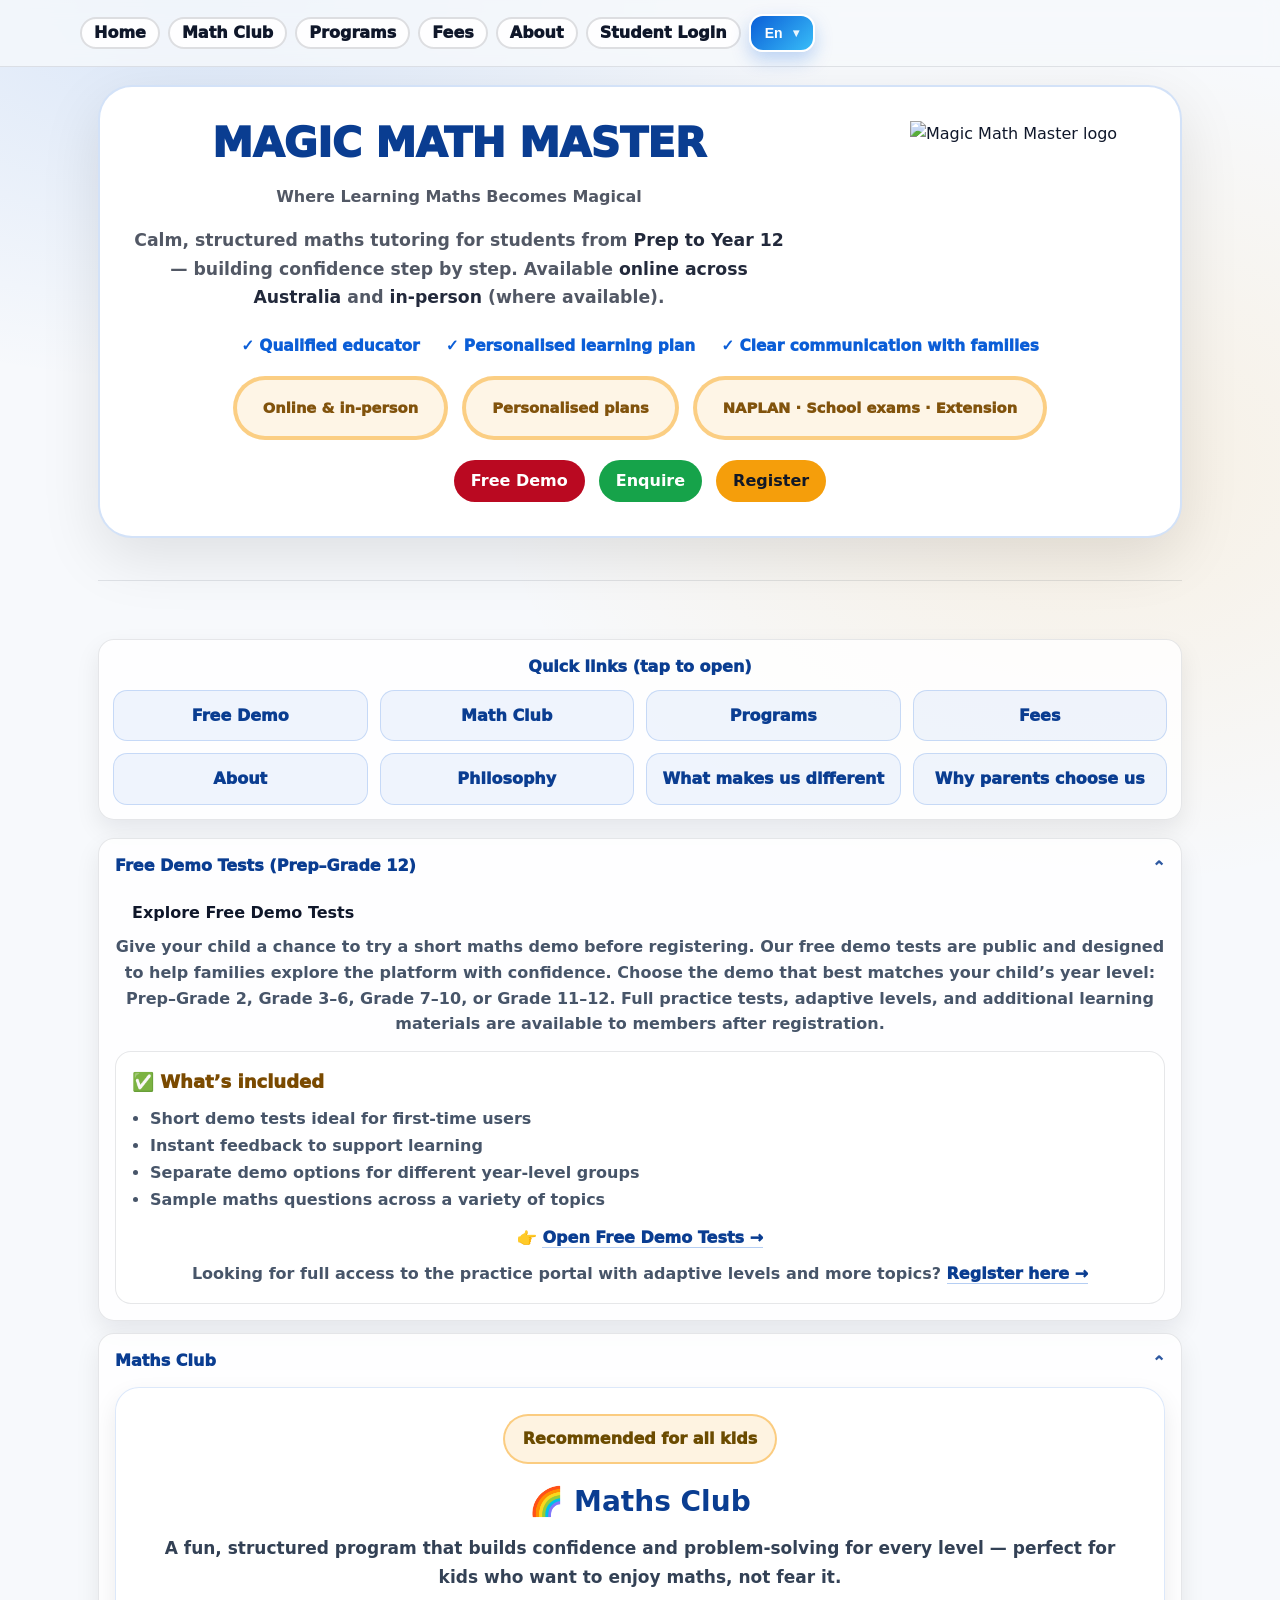
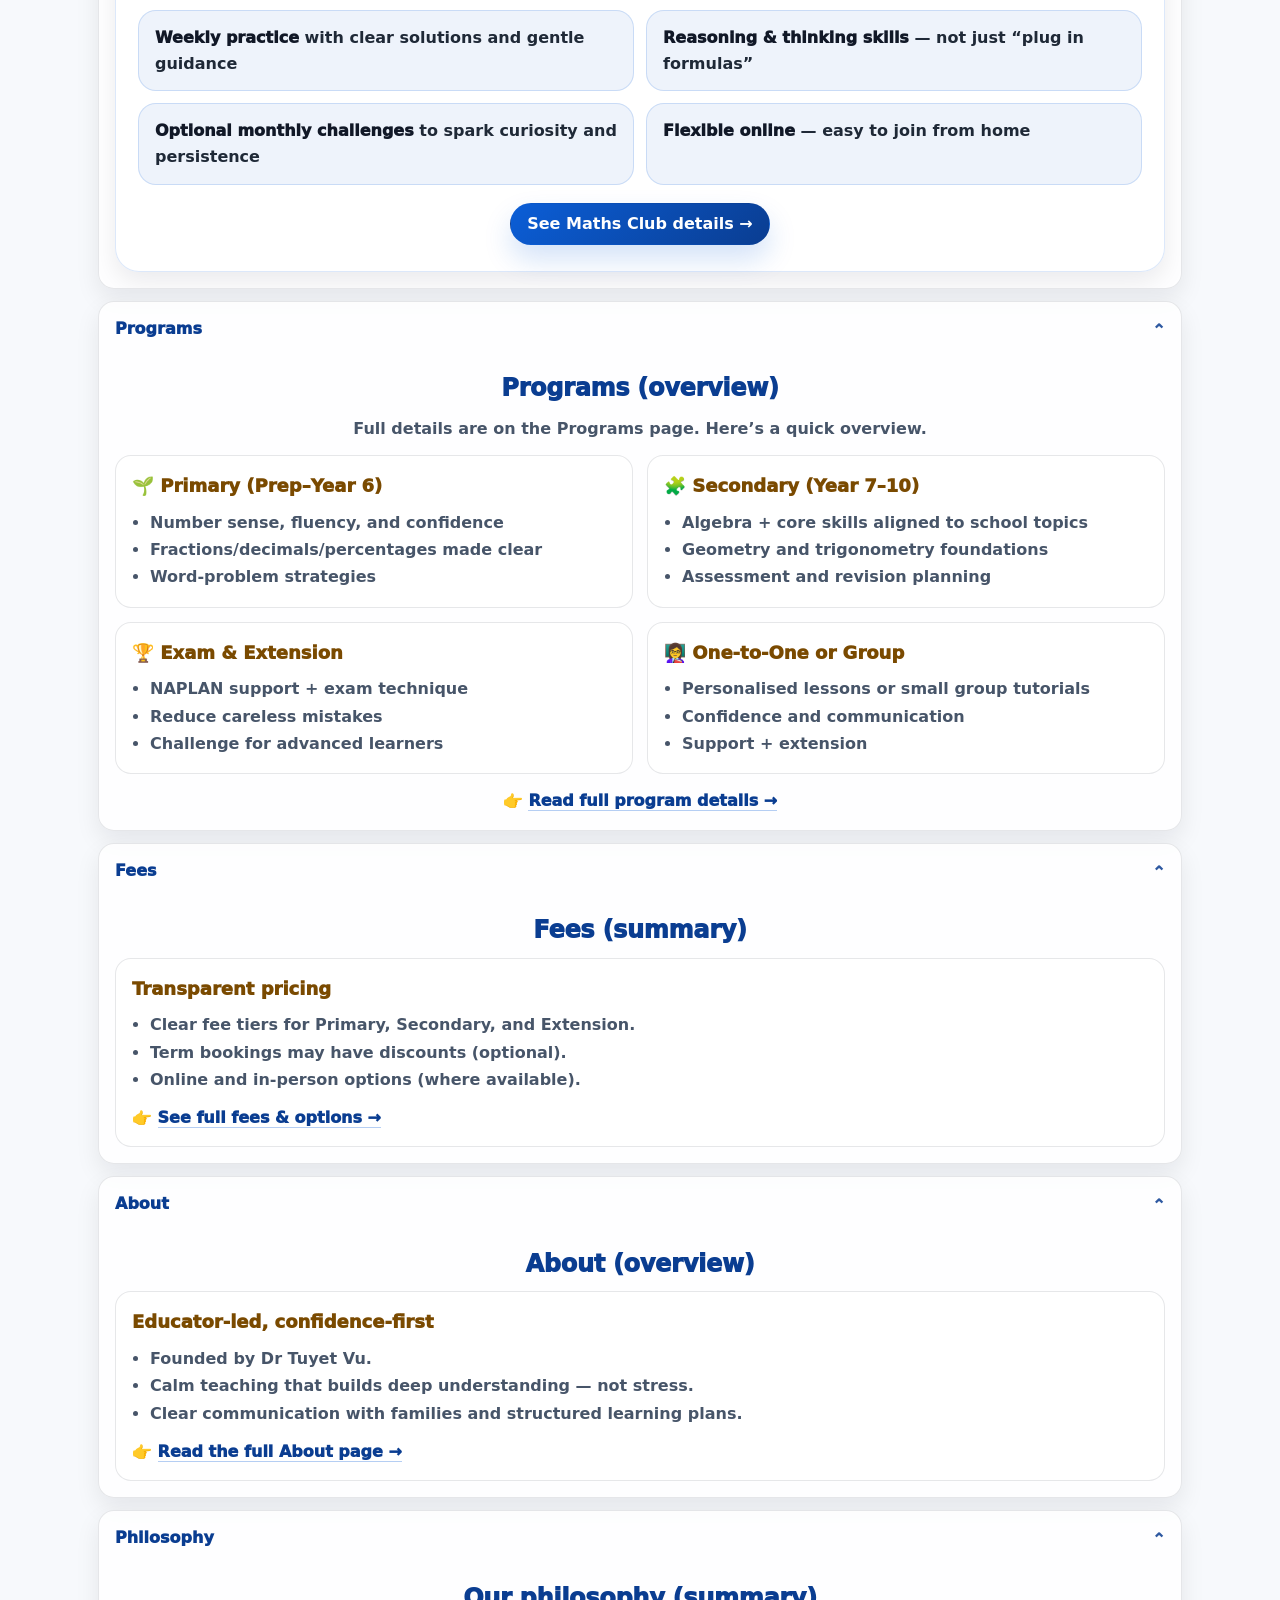
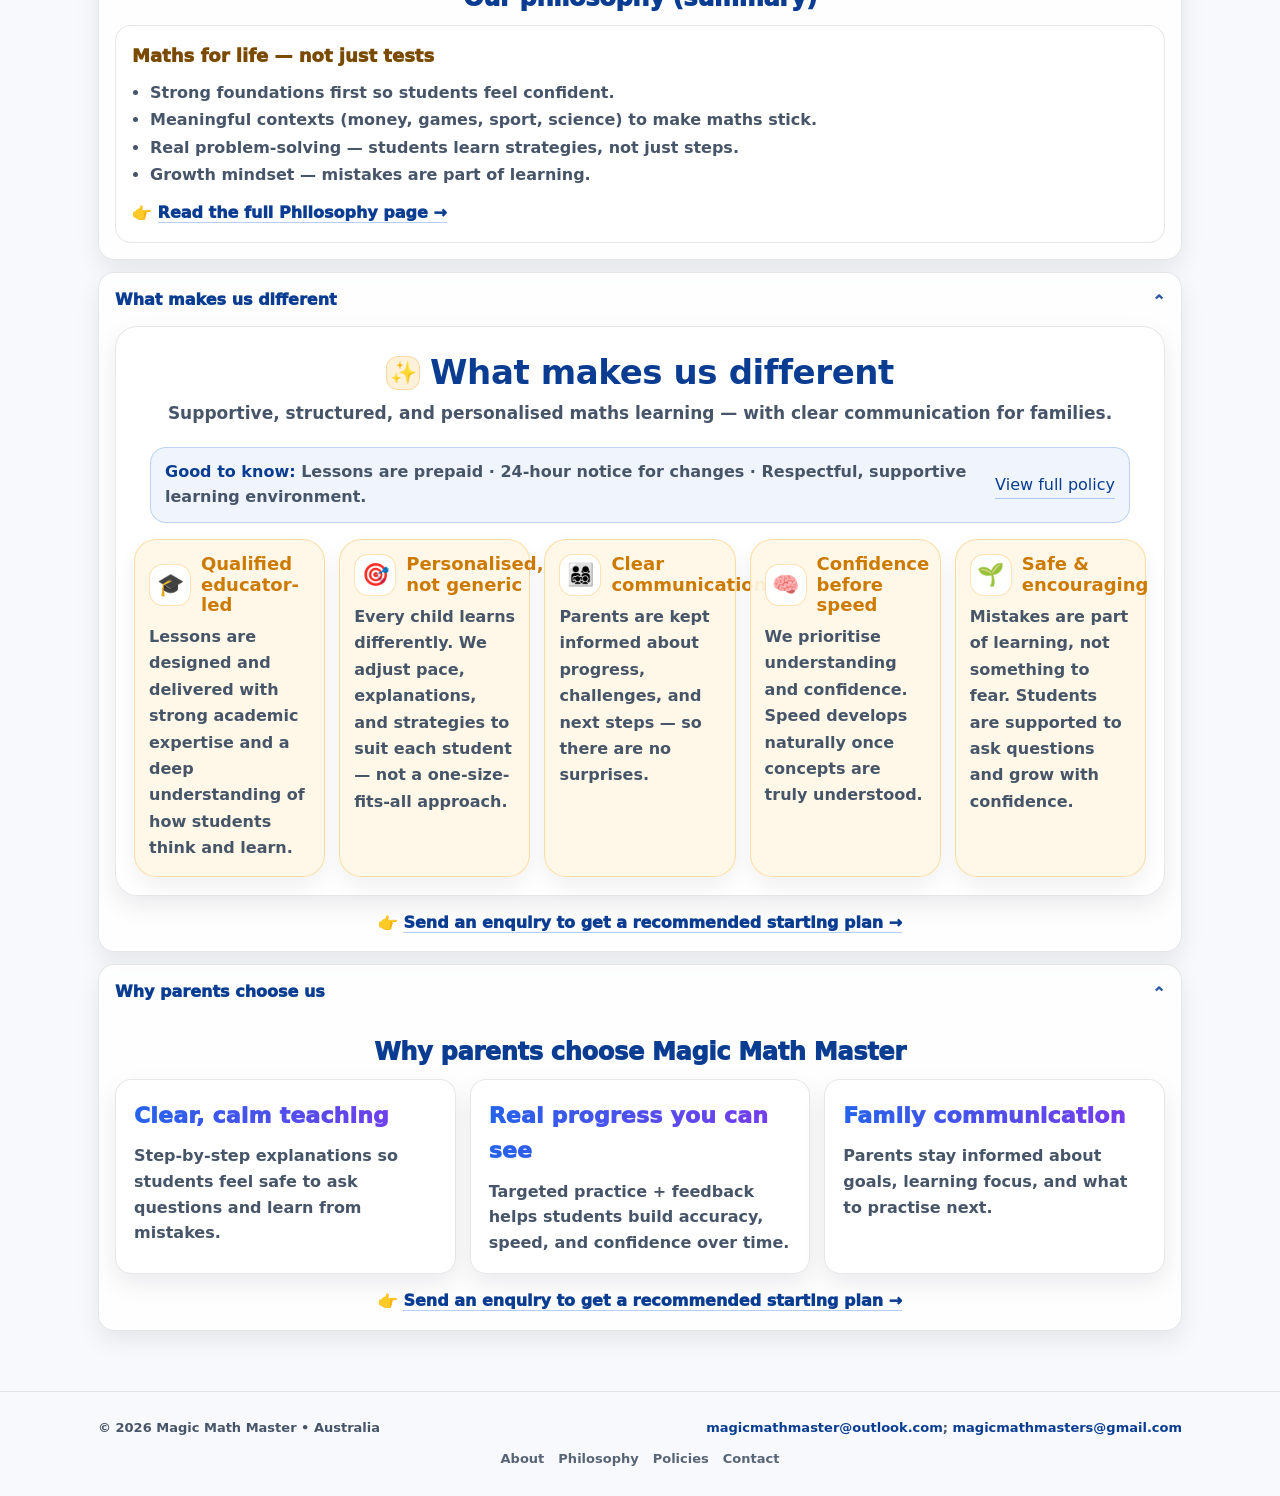
==== index.html @ 48316984 "Add files via upload" ====
<!DOCTYPE html>
<html lang="en">
<head>
  <meta charset="UTF-8" />
  <meta name="viewport" content="width=device-width, initial-scale=1.0" />

  <title>Magic Math Master | Premium Maths Tutoring in Australia</title>
  <meta name="description" content="Calm, structured maths tutoring for Prep to Year 12 in Australia. Build confidence step by step with personalised learning and clear family communication.">
  <link rel="canonical" href="https://www.magicmathmaster.com.au/">

  <meta property="og:title" content="Magic Math Master | Premium Maths Tutoring in Australia">
  <meta property="og:description" content="Calm, structured tutoring for Prep–Year 12. Personalised learning plans and confidence-first teaching.">
  <meta property="og:type" content="website">
  <meta property="og:url" content="https://www.magicmathmaster.com.au/">

  <link rel="stylesheet" href="style.css">
  <link rel="icon" type="image/png" sizes="32x32" href="/favicon.png">

  <style>
    .brand-title span{ display:none !important; }

    details.acc{
      background: rgba(255,255,255,.82);
      border: 1px solid var(--line);
      border-radius: var(--radius);
      box-shadow: var(--shadow2);
      margin: 0 0 12px;
      overflow:hidden;
      scroll-margin-top: 180px;
    }
    summary.acc-sum{
      list-style:none;
      cursor:pointer;
      padding: 14px 16px;
      font-weight: 1000;
      color: var(--brand2);
      display:flex;
      align-items:center;
      justify-content:space-between;
      gap: 10px;
      user-select:none;
    }
    summary.acc-sum::-webkit-details-marker{ display:none; }
    .caret{ font-weight: 1000; opacity:.85; transition: transform .12s ease; }
    details[open] summary .caret{ transform: rotate(180deg); }
    .acc-body{ padding: 0 16px 16px; }

    .h2-center{
      margin: 14px 0 8px;
      text-align:center;
      font-size: 24px;
      font-weight: 1000;
      letter-spacing: -0.3px;
      color: var(--brand2);
    }
    .sub-center{
      margin: 0 0 14px;
      text-align:center;
      color: var(--muted);
      font-weight: 650;
    }

    .two-grid{
      display:grid;
      grid-template-columns: repeat(2, minmax(0,1fr));
      gap: 14px;
    }
    @media (max-width: 900px){
      .two-grid{ grid-template-columns: 1fr; }
    }

    .mini-card{
      background: rgba(255,255,255,.86);
      border: 1px solid var(--line);
      border-radius: var(--radius);
      padding: 16px;
    }
    .mini-card h3{
      margin: 0 0 8px;
      color: #7a4a00;
      font-size: 18px;
      font-weight: 1000;
    }
    .mini-card ul{
      margin: 0;
      padding-left: 18px;
      color: var(--muted);
      font-weight: 650;
      line-height: 1.7;
    }

    .link-strong{
      color: var(--brand2);
      font-weight: 1000;
      text-decoration:none;
      border-bottom: 1px solid rgba(11,94,215,.30);
    }
    .link-strong:hover{ border-bottom-color: rgba(11,94,215,.60); }

    .diff-wrap{
      background: rgba(255,255,255,.72);
      border: 1px solid var(--line);
      border-radius: calc(var(--radius) + 6px);
      box-shadow: var(--shadow2);
      padding: 18px;
    }
    .diff-head{
      text-align:center;
      padding: 8px 6px 6px;
    }
    .diff-title{
      margin: 0 0 8px;
      font-size: 34px;
      font-weight: 1100;
      letter-spacing: -0.4px;
      color: var(--brand2);
      display:flex;
      align-items:center;
      justify-content:center;
      gap: 10px;
      line-height: 1.15;
    }
    .diff-title .spark{
      font-size: 22px;
      line-height: 1;
      display:inline-flex;
      align-items:center;
      justify-content:center;
      width: 34px;
      height: 34px;
      border-radius: 12px;
      background: rgba(245,158,11,.15);
      border: 1px solid rgba(245,158,11,.28);
    }
    .diff-sub{
      margin: 0;
      color: var(--muted);
      font-weight: 700;
      line-height: 1.6;
      font-size: 17px;
    }

    .diff-note{
      margin: 14px auto 16px;
      max-width: 980px;
      background: rgba(11,94,215,.06);
      border: 1px solid rgba(11,94,215,.22);
      border-radius: 16px;
      padding: 12px 14px;
      display:flex;
      align-items:center;
      justify-content:space-between;
      gap: 12px;
      flex-wrap: wrap;
    }
    .diff-note strong{
      color: var(--brand2);
      font-weight: 1100;
    }
    .diff-note .note-text{
      color: var(--muted);
      font-weight: 700;
      line-height: 1.55;
      flex: 1 1 520px;
      min-width: 240px;
    }
    .diff-note .note-link{
      white-space: nowrap;
      font-weight: 1100;
      text-decoration:none;
      color: var(--brand2);
      border-bottom: 1px solid rgba(11,94,215,.30);
    }
    .diff-note .note-link:hover{
      border-bottom-color: rgba(11,94,215,.60);
    }

    .diff-grid{
      display:grid;
      grid-template-columns: repeat(5, minmax(0, 1fr));
      gap: 14px;
    }
    @media (max-width: 1100px){
      .diff-grid{ grid-template-columns: repeat(3, minmax(0, 1fr)); }
    }
    @media (max-width: 760px){
      .diff-grid{ grid-template-columns: 1fr; }
      .diff-title{ font-size: 28px; }
    }

    .diff-card{
      background: rgba(255, 248, 231, .92);
      border: 1px solid rgba(245,158,11,.30);
      border-radius: calc(var(--radius) + 6px);
      padding: 14px;
      box-shadow: 0 10px 22px rgba(2, 6, 23, .06);
      min-height: 170px;
    }
    .diff-card .diff-top{
      display:flex;
      align-items:center;
      gap: 10px;
      margin-bottom: 8px;
    }
    .diff-ico{
      width: 42px;
      height: 42px;
      border-radius: 14px;
      background: rgba(255,255,255,.92);
      border: 1px solid rgba(245,158,11,.30);
      display:flex;
      align-items:center;
      justify-content:center;
      font-size: 22px;
      flex: 0 0 42px;
    }
    .diff-card h3{
      margin: 0;
      color: #cc7a00;
      font-size: 18px;
      font-weight: 1100;
      line-height: 1.15;
    }
    .diff-card p{
      margin: 0;
      color: var(--muted);
      font-weight: 700;
      line-height: 1.65;
    }

    .club-summary-wrap{
      background: rgba(255,255,255,.82);
      border: 1px solid rgba(11,94,215,.14);
      border-radius: 24px;
      padding: 26px 22px;
      box-shadow: var(--shadow2);
    }
    .club-badge{
      display: table;
      margin: 0 auto 16px;
      padding: 10px 18px;
      border-radius: 999px;
      background: rgba(245,158,11,.12);
      border: 2px solid rgba(245,158,11,.45);
      color: #6b4b00;
      font-weight: 1000;
      font-size: 16px;
    }
    .club-summary-title{
      margin: 0 0 10px;
      text-align: center;
      color: var(--brand2);
      font-size: 28px;
      font-weight: 1100;
    }
    .club-summary-desc{
      margin: 0 auto 18px;
      max-width: 980px;
      text-align: center;
      color: #334155;
      font-weight: 650;
      font-size: 17px;
      line-height: 1.7;
    }
    .club-summary-grid{
      display: grid;
      grid-template-columns: repeat(2, minmax(0,1fr));
      gap: 12px;
      max-width: 1250px;
      margin: 0 auto;
    }
    .club-summary-pill{
      background: #eef3fb;
      border: 1px solid rgba(11,94,215,.16);
      border-radius: 18px;
      padding: 14px 16px;
      color: #1f2937;
      font-size: 16px;
      line-height: 1.6;
      font-weight: 650;
    }
    .club-summary-pill strong{
      font-weight: 1000;
      color: #111827;
    }
    .club-summary-cta{
      margin: 18px 0 0;
      text-align: center;
    }

    .footer-links{
      display:flex;
      gap:14px;
      flex-wrap:wrap;
      justify-content:center;
      margin-top:10px;
      font-weight:700;
    }
    .footer-links a{
      text-decoration:none;
      color:inherit;
      opacity:.9;
    }
    .footer-links a:hover{
      opacity:1;
      text-decoration:underline;
    }

    @media (max-width: 900px){
      .club-summary-grid{ grid-template-columns: 1fr; }
      .club-summary-title{ font-size: 24px; }
      .club-summary-desc{ font-size: 16px; }
    }
  </style>
</head>

<body>
  <div class="topbar">
    <div class="container topbar-inner">
      <!--<a class="brand" href="index.html" aria-label="Magic Math Master home">
        <img class="brand-logo" src="assets/logo.png" alt="Magic Math Master logo">
        <div class="brand-title">
         <b>Magic Math Master</b>
          <span>Premium tutoring • Australia</span>
        </div>
      </a>-->

      <div class="nav" aria-label="Primary navigation">
        <a data-nav href="index.html">Home</a>
        <a data-nav href="mathclub.html">Math Club</a>
        <a data-nav href="programs.html">Programs</a>
        <a data-nav href="pricing.html">Fees</a>
        <a data-nav href="about.html">About</a>

        <a href="https://practice.magicmathmaster.com.au">Student Login</a>

        <div class="lang-menu">
          <button class="lang-btn" id="langBtn" type="button" aria-haspopup="true" aria-expanded="false">
            <span class="lang-btn-text" id="currentLangText">En</span>
            <span class="lang-btn-caret">▾</span>
          </button>

          <div class="lang-dropdown" id="langDropdown" hidden>
            <button class="lang-option" type="button" data-lang="en" data-label="En">
              <svg class="lang-flag-svg-rect" viewBox="0 0 60 40" aria-hidden="true">
                <rect width="60" height="40" fill="#012169"/>
                <polygon points="0,0 7,0 60,33 60,40 53,40 0,7" fill="#fff"/>
                <polygon points="60,0 53,0 0,33 0,40 7,40 60,7" fill="#fff"/>
                <polygon points="0,0 3.5,0 60,35 60,40 56.5,40 0,5" fill="#C8102E"/>
                <polygon points="60,0 56.5,0 0,35 0,40 3.5,40 60,5" fill="#C8102E"/>
                <rect x="24" width="12" height="40" fill="#fff"/>
                <rect y="14" width="60" height="12" fill="#fff"/>
                <rect x="26" width="8" height="40" fill="#C8102E"/>
                <rect y="16" width="60" height="8" fill="#C8102E"/>
              </svg>
              <span class="lang-label">En</span>
            </button>

            <button class="lang-option" type="button" data-lang="vi" data-label="Vn">
              <svg class="lang-flag-svg-rect" viewBox="0 0 60 40" aria-hidden="true">
                <rect width="60" height="40" fill="#DA251D"/>
                <polygon fill="#FFDE00" points="30,8 33.5,18.5 44.5,18.5 35.5,24.8 39,35 30,28.7 21,35 24.5,24.8 15.5,18.5 26.5,18.5"/>
              </svg>
              <span class="lang-label">Vn</span>
            </button>

            <button class="lang-option" type="button" data-lang="zh" data-label="Zh">
              <svg class="lang-flag-svg-rect" viewBox="0 0 60 40" aria-hidden="true">
                <rect width="60" height="40" fill="#DE2910"/>
                <polygon fill="#FFDE00" points="12,6 13.8,11.3 19.4,11.3 14.9,14.6 16.6,20 12,16.7 7.4,20 9.1,14.6 4.6,11.3 10.2,11.3"/>
                <polygon fill="#FFDE00" points="24,4 24.7,6.1 27,6.1 25.1,7.4 25.8,9.6 24,8.2 22.2,9.6 22.9,7.4 21,6.1 23.3,6.1"/>
                <polygon fill="#FFDE00" points="29,9 29.7,11.1 32,11.1 30.1,12.4 30.8,14.6 29,13.2 27.2,14.6 27.9,12.4 26,11.1 28.3,11.1"/>
                <polygon fill="#FFDE00" points="29,17 29.7,19.1 32,19.1 30.1,20.4 30.8,22.6 29,21.2 27.2,22.6 27.9,20.4 26,19.1 28.3,19.1"/>
                <polygon fill="#FFDE00" points="24,22 24.7,24.1 27,24.1 25.1,25.4 25.8,27.6 24,26.2 22.2,27.6 22.9,25.4 21,24.1 23.3,24.1"/>
              </svg>
              <span class="lang-label">Zh</span>
            </button>

            <button class="lang-option" type="button" data-lang="hi" data-label="Hi">
              <svg class="lang-flag-svg-rect" viewBox="0 0 60 40" aria-hidden="true">
                <rect width="60" height="13.333" y="0" fill="#FF9933"/>
                <rect width="60" height="13.333" y="13.333" fill="#FFFFFF"/>
                <rect width="60" height="13.334" y="26.666" fill="#138808"/>
                <circle cx="30" cy="20" r="4.2" fill="none" stroke="#000080" stroke-width="1"/>
                <circle cx="30" cy="20" r="0.6" fill="#000080"/>
              </svg>
              <span class="lang-label">Hi</span>
            </button>

            <button class="lang-option" type="button" data-lang="es" data-label="Es">
              <svg class="lang-flag-svg-rect" viewBox="0 0 60 40" aria-hidden="true">
                <rect width="60" height="40" fill="#AA151B"/>
                <rect y="10" width="60" height="20" fill="#F1BF00"/>
              </svg>
              <span class="lang-label">Es</span>
            </button>
          </div>
        </div>
      </div>
    </div>
  </div>

  <section class="hero">
    <div class="container">
      <div class="hero-snap">
        <div class="hero-snap-grid hero-snap-grid-split">
          <div class="hero-snap-copy">
            <h1 class="hero-snap-title">MAGIC MATH MASTER</h1>
            <div class="hero-snap-tagline">Where Learning Maths Becomes Magical</div>

            <p class="hero-snap-desc hero-snap-desc-left">
              Calm, structured maths tutoring for students from <b>Prep to Year 12</b> — building confidence step by step.
              Available <b>online across Australia</b> and <b>in-person</b> (where available).
            </p>
          </div>

          <div class="hero-snap-logoBox" aria-label="Magic Math Master logo">
            <img src="assets/logo.png" alt="Magic Math Master logo" loading="lazy">
          </div>
        </div>

        <div class="hero-snap-full">
          <div class="hero-snap-checks">
            <span>✓ Qualified educator</span>
            <span>✓ Personalised learning plan</span>
            <span>✓ Clear communication with families</span>
          </div>

          <div class="hero-snap-pills">
            <span class="hero-snap-pill">Online &amp; in-person</span>
            <span class="hero-snap-pill">Personalised plans</span>
            <span class="hero-snap-pill">NAPLAN · School exams · Extension</span>
          </div>

          <div class="hero-snap-cta">
            <a class="btn btn-red" href="#sec_freedemo">Free Demo</a>
            <a class="btn btn-success" href="enquiry.html">Enquire</a>
            <a class="btn btn-amber" href="register.html">Register</a>
          </div>
        </div>
      </div>
    </div>
  </section>

  <main>
    <div class="container"><div class="sep"></div></div>

    <section class="section">
      <div class="container">

        <div class="quicklinks">
          <h2>Quick links (tap to open)</h2>
          <div class="ql-grid">
            <a class="ql-btn" data-open="sec_freedemo">Free Demo</a>
            <a class="ql-btn" data-open="sec_mathclub">Math Club</a>
            <a class="ql-btn" data-open="sec_programs">Programs</a>
            <a class="ql-btn" data-open="sec_pricing">Fees</a>
            <a class="ql-btn" data-open="sec_about">About</a>
            <a class="ql-btn" data-open="sec_philosophy">Philosophy</a>
            <a class="ql-btn" data-open="sec_diff">What makes us different</a>
            <a class="ql-btn" data-open="sec_why">Why parents choose us</a>
          </div>
        </div>

        <details class="acc" id="sec_freedemo" open>
          <summary class="acc-sum">Free Demo Tests (Prep–Grade 12) <span class="caret">⌄</span></summary>
          <div class="acc-body">
            <a class="btn" href="demo/index.html" target="_blank" rel="noopener">
              Explore Free Demo Tests
            </a>

            <p class="sub-center">
              Give your child a chance to try a short maths demo before registering.
              Our free demo tests are public and designed to help families explore the platform with confidence.
              Choose the demo that best matches your child’s year level: Prep–Grade 2, Grade 3–6, Grade 7–10, or Grade 11–12.
              Full practice tests, adaptive levels, and additional learning materials are available to members after registration.
            </p>

            <div class="mini-card">
              <h3>✅ What’s included</h3>
              <ul>
                <li>Short demo tests ideal for first-time users</li>
                <li>Instant feedback to support learning</li>
                <li>Separate demo options for different year-level groups</li>
                <li>Sample maths questions across a variety of topics</li>
              </ul>

              <p style="margin:12px 0 0; font-weight:1000; text-align:center;">
                👉 <a class="link-strong" href="demo/">Open Free Demo Tests →</a>
              </p>

              <p style="margin:10px 0 0; color: var(--muted); font-weight: 700; text-align:center;">
                Looking for full access to the practice portal with adaptive levels and more topics?
                <a class="link-strong" href="register.html">Register here →</a>
              </p>
            </div>
          </div>
        </details>

        <details class="acc" id="sec_mathclub" open>
          <summary class="acc-sum">Maths Club <span class="caret">⌄</span></summary>
          <div class="acc-body">
            <div class="club-summary-wrap">
              <div class="club-badge">Recommended for all kids</div>

              <h2 class="club-summary-title">🌈 Maths Club</h2>

              <p class="club-summary-desc">
                A fun, structured program that builds confidence and problem-solving for every level —
                perfect for kids who want to enjoy maths, not fear it.
              </p>

              <div class="club-summary-grid">
                <div class="club-summary-pill">
                  <strong>Weekly practice</strong> with clear solutions and gentle guidance
                </div>
                <div class="club-summary-pill">
                  <strong>Reasoning &amp; thinking skills</strong> — not just “plug in formulas”
                </div>
                <div class="club-summary-pill">
                  <strong>Optional monthly challenges</strong> to spark curiosity and persistence
                </div>
                <div class="club-summary-pill">
                  <strong>Flexible online</strong> — easy to join from home
                </div>
              </div>

              <p class="club-summary-cta">
                <a class="btn btn-primary" href="mathclub.html">See Maths Club details →</a>
              </p>
            </div>
          </div>
        </details>

        <details class="acc" id="sec_programs" open>
          <summary class="acc-sum">Programs <span class="caret">⌄</span></summary>
          <div class="acc-body">
            <div class="h2-center">Programs (overview)</div>
            <p class="sub-center">Full details are on the Programs page. Here’s a quick overview.</p>

            <div class="two-grid">
              <div class="mini-card">
                <h3>🌱 Primary (Prep–Year 6)</h3>
                <ul>
                  <li>Number sense, fluency, and confidence</li>
                  <li>Fractions/decimals/percentages made clear</li>
                  <li>Word-problem strategies</li>
                </ul>
              </div>

              <div class="mini-card">
                <h3>🧩 Secondary (Year 7–10)</h3>
                <ul>
                  <li>Algebra + core skills aligned to school topics</li>
                  <li>Geometry and trigonometry foundations</li>
                  <li>Assessment and revision planning</li>
                </ul>
              </div>

              <div class="mini-card">
                <h3>🏆 Exam &amp; Extension</h3>
                <ul>
                  <li>NAPLAN support + exam technique</li>
                  <li>Reduce careless mistakes</li>
                  <li>Challenge for advanced learners</li>
                </ul>
              </div>

              <div class="mini-card">
                <h3>👩‍🏫 One-to-One or Group</h3>
                <ul>
                  <li>Personalised lessons or small group tutorials</li>
                  <li>Confidence and communication</li>
                  <li>Support + extension</li>
                </ul>
              </div>
            </div>

            <p style="text-align:center; margin:14px 0 0; font-weight:1000;">
              👉 <a class="link-strong" href="programs.html">Read full program details →</a>
            </p>
          </div>
        </details>

        <details class="acc" id="sec_pricing" open>
          <summary class="acc-sum">Fees <span class="caret">⌄</span></summary>
          <div class="acc-body">
            <div class="h2-center">Fees (summary)</div>
            <div class="mini-card">
              <h3>Transparent pricing</h3>
              <ul>
                <li>Clear fee tiers for Primary, Secondary, and Extension.</li>
                <li>Term bookings may have discounts (optional).</li>
                <li>Online and in-person options (where available).</li>
              </ul>
              <p style="margin:12px 0 0; font-weight:1000;">
                👉 <a class="link-strong" href="pricing.html">See full fees &amp; options →</a>
              </p>
            </div>
          </div>
        </details>

        <details class="acc" id="sec_about" open>
          <summary class="acc-sum">About <span class="caret">⌄</span></summary>
          <div class="acc-body">
            <div class="h2-center">About (overview)</div>
            <div class="mini-card">
              <h3>Educator-led, confidence-first</h3>
              <ul>
                <li>Founded by <b>Dr Tuyet Vu</b>.</li>
                <li>Calm teaching that builds deep understanding — not stress.</li>
                <li>Clear communication with families and structured learning plans.</li>
              </ul>
              <p style="margin:12px 0 0; font-weight:1000;">
                👉 <a class="link-strong" href="about.html">Read the full About page →</a>
              </p>
            </div>
          </div>
        </details>

        <details class="acc" id="sec_philosophy" open>
          <summary class="acc-sum">Philosophy <span class="caret">⌄</span></summary>
          <div class="acc-body">
            <div class="h2-center">Our philosophy (summary)</div>
            <div class="mini-card">
              <h3>Maths for life — not just tests</h3>
              <ul>
                <li><b>Strong foundations first</b> so students feel confident.</li>
                <li><b>Meaningful contexts</b> (money, games, sport, science) to make maths stick.</li>
                <li><b>Real problem-solving</b> — students learn strategies, not just steps.</li>
                <li><b>Growth mindset</b> — mistakes are part of learning.</li>
              </ul>
              <p style="margin:12px 0 0; font-weight:1000;">
                👉 <a class="link-strong" href="philosophy.html">Read the full Philosophy page →</a>
              </p>
            </div>
          </div>
        </details>

        <details class="acc" id="sec_diff" open>
          <summary class="acc-sum">What makes us different <span class="caret">⌄</span></summary>
          <div class="acc-body">

            <div class="diff-wrap">
              <div class="diff-head">
                <h2 class="diff-title"><span class="spark">✨</span> What makes us different</h2>
                <p class="diff-sub">Supportive, structured, and personalised maths learning — with clear communication for families.</p>
              </div>

              <div class="diff-note" role="note" aria-label="Good to know">
                <div class="note-text">
                  <strong>Good to know:</strong>
                  Lessons are prepaid · 24-hour notice for changes · Respectful, supportive learning environment.
                </div>
                <a class="note-link" href="policies.html">View full policy</a>
              </div>

              <div class="diff-grid">
                <div class="diff-card">
                  <div class="diff-top">
                    <div class="diff-ico" aria-hidden="true">🎓</div>
                    <h3>Qualified educator-led</h3>
                  </div>
                  <p>Lessons are designed and delivered with strong academic expertise and a deep understanding of how students think and learn.</p>
                </div>

                <div class="diff-card">
                  <div class="diff-top">
                    <div class="diff-ico" aria-hidden="true">🎯</div>
                    <h3>Personalised, not generic</h3>
                  </div>
                  <p>Every child learns differently. We adjust pace, explanations, and strategies to suit each student — not a one-size-fits-all approach.</p>
                </div>

                <div class="diff-card">
                  <div class="diff-top">
                    <div class="diff-ico" aria-hidden="true">👨‍👩‍👧‍👦</div>
                    <h3>Clear communication</h3>
                  </div>
                  <p>Parents are kept informed about progress, challenges, and next steps — so there are no surprises.</p>
                </div>

                <div class="diff-card">
                  <div class="diff-top">
                    <div class="diff-ico" aria-hidden="true">🧠</div>
                    <h3>Confidence before speed</h3>
                  </div>
                  <p>We prioritise understanding and confidence. Speed develops naturally once concepts are truly understood.</p>
                </div>

                <div class="diff-card">
                  <div class="diff-top">
                    <div class="diff-ico" aria-hidden="true">🌱</div>
                    <h3>Safe &amp; encouraging</h3>
                  </div>
                  <p>Mistakes are part of learning, not something to fear. Students are supported to ask questions and grow with confidence.</p>
                </div>
              </div>
            </div>

            <p style="text-align:center; margin:14px 0 0; font-weight:1000;">
              👉 <a class="link-strong" href="enquiry.html">Send an enquiry to get a recommended starting plan →</a>
            </p>

          </div>
        </details>

        <details class="acc" id="sec_why" open>
          <summary class="acc-sum">Why parents choose us <span class="caret">⌄</span></summary>
          <div class="acc-body">
            <div class="h2-center">Why parents choose Magic Math Master</div>

            <div class="grid">
              <div class="card">
                <h3>Clear, calm teaching</h3>
                <p>Step-by-step explanations so students feel safe to ask questions and learn from mistakes.</p>
              </div>
              <div class="card">
                <h3>Real progress you can see</h3>
                <p>Targeted practice + feedback helps students build accuracy, speed, and confidence over time.</p>
              </div>
              <div class="card">
                <h3>Family communication</h3>
                <p>Parents stay informed about goals, learning focus, and what to practise next.</p>
              </div>
            </div>

            <p style="text-align:center; margin:14px 0 0; font-weight:1000;">
              👉 <a class="link-strong" href="enquiry.html">Send an enquiry to get a recommended starting plan →</a>
            </p>
          </div>
        </details>

      </div>
    </section>
  </main>

  <footer class="footer">
    <div class="container">
      <div class="footer-inner">
        <div>© <span id="year"></span> Magic Math Master • Australia</div>
        <div>
          <a href="mailto:magicmathmaster@outlook.com">magicmathmaster@outlook.com</a>;
          <a href="mailto:magicmathmasters@gmail.com">magicmathmasters@gmail.com</a>
        </div>
      </div>

      <div class="footer-links" aria-label="Footer links">
        <a href="about.html">About</a>
        <a href="philosophy.html">Philosophy</a>
        <a href="policies.html">Policies</a>
        <a href="contact.html">Contact</a>
      </div>
    </div>
  </footer>

  <script>
    document.getElementById("year").textContent = new Date().getFullYear();

    (function(){
      function isMobileLike(){ return window.matchMedia("(max-width: 900px)").matches; }

      function setAllDetails(open){
        document.querySelectorAll("details.acc").forEach(function(d){
          if(open) d.setAttribute("open","");
          else d.removeAttribute("open");
        });
      }

      function scrollToSection(el){
        el.scrollIntoView({ behavior:"smooth", block:"start" });

        var tries = 0;
        var maxTries = 9;

        function nudge(){
          tries++;
          var rect = el.getBoundingClientRect();
          var safeTop = 150;
          if(rect.top < safeTop){
            window.scrollBy({ top: rect.top - safeTop, left: 0, behavior: "smooth" });
          }
          if(tries < maxTries) setTimeout(nudge, 160);
        }
        setTimeout(nudge, 220);
      }

      function openAndScroll(targetId){
        if(targetId === "sec_all"){
          setAllDetails(true);
          window.scrollTo({ top: 0, behavior: "smooth" });
          return;
        }
        var el = document.getElementById(targetId);
        if(!el) return;

        if(isMobileLike()) setAllDetails(false);
        el.setAttribute("open","");

        setTimeout(function(){ scrollToSection(el); }, 60);
      }

      document.querySelectorAll(".ql-btn[data-open]").forEach(function(btn){
        btn.addEventListener("click", function(){
          openAndScroll(btn.getAttribute("data-open"));
        });
      });
    })();
  </script>

  <script src="script.js"></script>
</body>
</html>
---- style.css ----
/* style.css */
/* =========================
   Magic Math Master - Clean style.css
   (Pill topbar + Screenshot hero)
   ========================= */

/* ============ TOKENS ============ */
:root{
  --bg: #f7f9fc;
  --paper: #ffffff;
  --ink: #0f172a;
  --muted: #475569;
  --line: rgba(15, 23, 42, .10);

  --brand: #0b5ed7;
  --brand2:#0a3d91;
  --accent:#f59e0b;
  --success:#16a34a;
  --red:#ba0921;
  --turquoise:#05464d;

  --success-hover: #15803d;
  --accent-hover:  #d97706;
  --brand-hover:   #0a4fb8;

  --radius: 16px;
  --shadow: 0 18px 40px rgba(2, 6, 23, .10);
  --shadow2: 0 10px 24px rgba(2, 6, 23, .08);

  --max: 1120px;

  /* ===== NAV sizing (tight) ===== */
  --nav-font: 16px;
  --nav-py: 6px;
  --nav-px: 12px;
  --nav-lh: 1;

  /* =========================
     Global responsive hero title sizing
     Applies to all pages that use .hero-snap-title
     ========================= */
  --hero-title-min: 30px;
  --hero-title-fluid: 3.2vw;
  --hero-title-max: 56px;
  --hero-title-line: 1.08;
}

/* ============ BASE ============ */
*{ box-sizing:border-box; }
html,body{ margin:0; padding:0; overflow-x:hidden; }
img{ max-width:100%; height:auto; display:block; }

body{
  font-family: ui-sans-serif, system-ui, -apple-system, Segoe UI, Roboto, Arial, "Apple Color Emoji","Segoe UI Emoji";
  background:
    radial-gradient(1200px 700px at 15% 0%, rgba(11,94,215,.12), transparent 55%),
    radial-gradient(1000px 700px at 85% 10%, rgba(245,158,11,.10), transparent 60%),
    var(--bg);
  color: var(--ink);
  line-height:1.6;
}

a{ color:inherit; }
.container{ max-width: var(--max); margin: 0 auto; padding: 0 18px; }

/* ============ LANGUAGE LINKS ============ */
.lang-link{
  display:inline-flex;
  align-items:center;
  gap:6px;
  text-decoration:none;
}

.lang-link:hover{
  text-decoration:underline;
}

/* Small badge for page-content language links (emoji version) */
.lang-flag-badge{
  width:16px;
  height:16px;
  border-radius:50%;
  display:inline-flex;
  align-items:center;
  justify-content:center;
  flex:0 0 16px;
  background:#fff;
  box-shadow: 0 0 0 1px rgba(15,23,42,.08);
  font-size:10px;
  line-height:1;
  overflow:hidden;
  transform: translateY(1px);
}

/* Optional: if you use inline SVG flags */
.lang-flag-svg{
  width:16px;
  height:16px;
  display:block;
  flex:0 0 16px;
  border-radius:50%;
  overflow:hidden;
  box-shadow: 0 0 0 1px rgba(15,23,42,.08);
}

/* Optional: if you ever use image-based flags */
.lang-flag-icon{
  width:16px;
  height:16px;
  border-radius:50%;
  object-fit:cover;
  display:inline-block;
  flex:0 0 16px;
  box-shadow: 0 0 0 1px rgba(15,23,42,.08);
}

/* ============ TOP BAR (pill nav) ============ */
.topbar{
  position: sticky;
  top: 0;
  z-index: 50;
  backdrop-filter: blur(10px);
  background: rgba(247,249,252,.78);
  border-bottom: 1px solid var(--line);
}

.topbar-inner{
  display:flex;
  align-items:center;
  justify-content:space-between;
  gap: 14px;
  padding: 14px 0;
}

.brand{
  display:flex;
  align-items:center;
  gap: 12px;
  text-decoration:none;
}

/* top-left logo */
.brand-logo{
  width: 54px;
  height: 54px;
  object-fit: contain;
  background: transparent;
  border: none;
  padding: 0;
  box-shadow: none;
  border-radius: 999px;
}

.brand-title{
  display:flex;
  flex-direction:column;
  line-height:1.05;
}
.brand-title b{
  font-size: 22px;
  font-weight: 1000;
  color: var(--brand2);
}
.brand-title span{
  font-size: 14px;
  font-weight: 800;
  color: rgba(15,23,42,.70);
}

/* =========================
   NAV pills (UPDATED)
   Desktop: 1 row
   iPad/Mobile: wrap to 2–3 lines (no hidden buttons)
   ========================= */
.nav{
  display:flex;
  align-items:center;
  gap: 8px;
  justify-content:flex-end;
  flex-wrap: nowrap;
}

.nav a{
  text-decoration:none;
  font-weight: 1000;
  font-size: var(--nav-font);
  line-height: var(--nav-lh);
  color:#0f172a;

  padding: var(--nav-py) var(--nav-px);
  border-radius: 999px;

  background: rgba(255,255,255,.92);
  border: 2px solid rgba(15,23,42,.14);
  transition: transform .12s ease, background .12s ease, border-color .12s ease;

  display:inline-flex;
  align-items:center;
  justify-content:center;
  white-space: nowrap;
  flex: 0 0 auto;
}
.nav a:hover{
  background: rgba(11,94,215,.08);
  border-color: rgba(11,94,215,.18);
  transform: translateY(-1px);
}
.nav a.active,
.nav a[aria-current="page"]{
  background: rgba(11,94,215,.18);
  border-color: rgba(11,94,215,.35);
  box-shadow: 0 10px 18px rgba(11,94,215,.12);
}

/* old language pill link style (kept if used elsewhere) */
.nav a.nav-lang{
  border-color: rgba(11,94,215,.22);
  gap: 7px;
  padding-left: 12px;
  padding-right: 14px;
}

.nav-lang-badge{
  width: 16px;
  height: 16px;
  border-radius: 50%;
  display: inline-flex;
  align-items: center;
  justify-content: center;
  flex: 0 0 16px;
  background: #fff;
  box-shadow: 0 0 0 1px rgba(15,23,42,.10);
  font-size: 10px;
  line-height: 1;
  overflow: hidden;
  transform: translateY(1px);
}

.nav-lang-flag{
  width: 16px;
  height: 16px;
  display: block;
  flex: 0 0 16px;
  border-radius: 50%;
  overflow: hidden;
  box-shadow: 0 0 0 1px rgba(15,23,42,.10);
}

/* ===== KEY FIX: iPad + mobile wrap (show ALL buttons) ===== */
@media (max-width: 1024px){
  .topbar-inner{
    flex-direction: column;
    align-items:flex-start;
  }

  .nav{
    width: 100%;
    justify-content:flex-start;
    flex-wrap: wrap !important;
    overflow-x: visible !important;
  }

  .nav a{
    font-size: 15px;
    padding: 7px 12px;
  }
}

/* smaller phones: even tighter to reduce lines */
@media (max-width: 520px){
  .nav{ gap: 6px; }
  .nav a{
    font-size: 14px;
    padding: 6px 10px;
  }
}

/* ============ BUTTONS ============ */
.btn{
  display:inline-flex;
  align-items:center;
  justify-content:center;
  gap: 10px;
  text-decoration:none;
  font-weight: 900;
  border-radius: 999px;
  padding: 12px 16px;
  border: 1px solid transparent;
  cursor:pointer;
  white-space: nowrap;
  line-height: 1;
  transition: transform .14s ease, box-shadow .14s ease, background-color .14s ease, color .14s ease;
}
.btn:hover{
  transform: translateY(-1px);
  box-shadow: 0 12px 24px rgba(2, 6, 23, .14);
}
.btn:active{ transform: translateY(0); }
.btn:focus-visible{
  outline: 3px solid rgba(11, 94, 215, .45);
  outline-offset: 3px;
}

.btn-primary{
  background: linear-gradient(135deg, var(--brand), var(--brand2));
  color:#fff;
  box-shadow: 0 14px 28px rgba(11,94,215,.18);
}
.btn-primary:hover{ filter: brightness(1.03); }

.btn-outline{
  background: rgba(255,255,255,.85);
  border: 1px solid rgba(11,94,215,.28);
  color: var(--brand2);
}
.btn-outline:hover{ background: rgba(11,94,215,.06); }

.btn-success{ background: var(--success); color:#fff; }
.btn-amber{ background: var(--accent); color:#111827; }
.btn-red{ background: var(--red); color:#fff; }
.btn-cyan{ background: var(--turquoise); color:#fff; }

.btn-success:hover{ background: var(--success-hover); }
.btn-amber:hover{ background: var(--accent-hover); }

/* Force purple button (Email app) */
.policy-email-cta .btn-purple{
  background: #7c3aed !important;
  color: #fff !important;
  border: 2px solid rgba(0,0,0,.10) !important;
}
.policy-email-cta .btn-purple:hover{
  filter: brightness(.96);
}
.btn-purple:hover{
  filter: brightness(.96);
}

/* =========================
   Register-style HERO (banner card)
   Used by: register.html, enquiry.html, club-register.html
   ========================= */
.hero-card{
  overflow:hidden;
  border-radius: 22px;
  box-shadow: var(--shadow);
  border: 1px solid rgba(255,255,255,.14);
  background: rgba(255,255,255,.10);
  margin: 16px 0;
}

.hero-banner{
  display:block;
  width:100%;
  height:auto;
}

.hero-copy{
  background: rgba(255,255,255,.95);
  border-top: 1px solid var(--line);
  padding: 18px;
}

.hero-title{
  margin: 0 0 8px;
  font-size: clamp(30px, 3.2vw, 46px);
  line-height: 1.12;
  color: var(--brand2);
  font-weight: 1000;
  letter-spacing: -0.2px;
}

.hero-desc{
  margin: 0;
  color: rgba(15,23,42,.72);
  font-size: 1rem;
  font-weight: 650;
  line-height: 1.7;
}

.hero-pills{
  margin-top: 14px;
  display:flex;
  flex-wrap:wrap;
  gap:10px;
}

.hero-pill{
  padding: 9px 14px;
  border-radius: 999px;
  background: rgba(11,94,215,.08);
  color: var(--brand2);
  font-weight: 900;
  border: 1px solid rgba(11,94,215,.18);
  font-size: .95rem;
}

/* =========================
   Shared CTA styles (SITE-WIDE)
   ========================= */
.hero-actions{
  margin-top: 14px;
  display:flex;
  flex-wrap:wrap;
  gap:10px;
  align-items:center;
}

/* Secondary button (blue-tinted) */
.btn-secondary{
  background: rgba(11,94,215,.08);
  color: var(--brand2);
  border: 1px solid rgba(11,94,215,.25);
  box-shadow: none;
}
.btn-secondary:hover{
  background: rgba(11,94,215,.14);
}

/* Badge styled to match “pills” */
.badge{
  display:inline-flex;
  align-items:center;
  gap:6px;
  margin-left: 8px;
  padding: 4px 10px;
  border-radius: 999px;
  font-size: .8rem;
  font-weight: 900;
  background: rgba(11,94,215,.10);
  color: var(--brand2);
  border: 1px solid rgba(11,94,215,.22);
  line-height: 1.1;
}

/* Optional: strong link */
.link-strong{
  color: var(--brand);
  font-weight: 900;
  text-decoration: underline;
}
.link-strong:hover{
  text-decoration-thickness: 2px;
}

/* ============ HERO (screenshot style) ============ */
.hero{ padding: 18px 0 24px; }

.hero-snap{
  background: #fff;
  border: 2px solid rgba(11,94,215,.18);
  border-radius: 34px;
  box-shadow: 0 20px 60px rgba(0,0,0,.10);
  padding: 34px 30px;
}

.hero-snap-grid{
  display:grid;
  grid-template-columns: 1fr 340px;
  gap: 22px;
  align-items: start;
}
@media (max-width: 980px){
  .hero-snap-grid{ grid-template-columns: 1fr; }
}

/* ===== Hero title/tagline (single source of truth) ===== */
.hero-snap-title{
  margin: 0 0 10px;
  text-align:center;
  font-weight: 1000;
  color: var(--brand2);
  font-size: clamp(var(--hero-title-min), var(--hero-title-fluid), var(--hero-title-max));
  line-height: var(--hero-title-line);
  letter-spacing: -0.01em;
}

.hero-snap-tagline{
  margin: 10px 0 0;
  text-align:center;
  font-weight: 900;
  color: rgba(15,23,42,.72);
  font-size: clamp(15px, 1.25vw, 19px);
  line-height: 1.45;
}

.hero-snap-desc{
  margin: 24px auto 0;
  max-width: 1200px;
  text-align:center;
  color: rgba(15,23,42,.72);
  font-weight: 650;
  font-size: clamp(16px, 1.35vw, 24px);
  line-height: 1.65;
}
.hero-snap-desc b{ color: rgba(15,23,42,.92); font-weight: 900; }

.hero-snap-checks{
  margin: 22px 0 0;
  display:flex;
  justify-content:center;
  flex-wrap: wrap;
  gap: 12px 26px;
  color: var(--brand);
  font-weight: 1000;
  font-size: clamp(14px, 1.2vw, 24px);
}

.hero-snap-pills{
  margin: 18px 0 0;
  display:flex;
  justify-content:center;
  flex-wrap: wrap;
  gap: 14px;
}

.hero-snap-pill{
  background: rgba(245,158,11,.10);
  border: 4px solid rgba(245,158,11,.45);
  border-radius: 999px;
  padding: 16px 26px;
  font-weight: 1000;
  color: rgba(122,74,0,.95);
  font-size: clamp(14px, 1.15vw, 22px);
}

.hero-snap-cta{
  margin: 20px 0 0;
  display:flex;
  justify-content:center;
  gap: 14px;
  flex-wrap: wrap;
}

/* HERO logo box (single source of truth) */
.hero-snap-logoBox{
  background: transparent;
  border: none;
  box-shadow: none;
  padding: 0;
  border-radius: 0;

  display:flex;
  justify-content:flex-end;
  align-items:flex-start;

  width: max-content;
  justify-self: end;
  margin-left: auto;
}

.hero-snap-logoBox img{
  width: 240px;
  max-width: 100%;
  height: auto;
  display:block;
  padding: 0;
  border: none;
  box-shadow: none;
  background: transparent;
  border-radius: 0;
}

@media (max-width: 980px){
  .hero-snap-logoBox{
    justify-self: end;
    margin-left: auto;
  }
}

/* =========================================
   OPTIONAL SPLIT HERO LAYOUT
   For pages like mathclub.html:
   - title + tagline + description on left of logo
   - text stays centered inside left column
   - checks + pills + buttons stay full width below
   ========================================= */
.hero-snap-grid-split{
  display:grid;
  grid-template-columns: minmax(0, 1fr) 340px;
  gap: 22px;
  align-items: start;
}

.hero-snap-copy{
  display:flex;
  flex-direction:column;
  align-items:center;
}

.hero-snap-grid-split .hero-snap-title,
.hero-snap-grid-split .hero-snap-tagline,
.hero-snap-grid-split .hero-snap-desc-left{
  text-align:center;
}

.hero-snap-grid-split .hero-snap-desc-left{
  margin: 18px 0 0;
  max-width: 720px;
}

.hero-snap-full{
  margin-top: 20px;
}

.hero-snap-full .hero-snap-checks,
.hero-snap-full .hero-snap-pills,
.hero-snap-full .hero-snap-cta{
  justify-content:center;
}

@media (max-width: 980px){
  .hero-snap-grid-split{
    grid-template-columns: 1fr;
  }

  .hero-snap-copy{
    align-items:center;
  }

  .hero-snap-grid-split .hero-snap-title,
  .hero-snap-grid-split .hero-snap-tagline,
  .hero-snap-grid-split .hero-snap-desc-left{
    text-align:center;
  }

  .hero-snap-logoBox{
    justify-self:center;
    margin: 0 auto;
  }
}

/* ============ SECTIONS / CARDS ============ */
.section{ padding: 26px 0; }

.section-title{
  margin: 0 0 12px;
  font-size: 26px;
  letter-spacing: -0.4px;
}
.section-sub{
  margin: 0 0 18px;
  color: var(--muted);
  font-weight: 650;
  max-width: none !important;
  margin-left: 0;
  margin-right: 0;
}

.grid{
  display:grid;
  grid-template-columns: repeat(3, minmax(0, 1fr));
  gap: 14px;
}
@media (max-width: 980px){
  .grid{ grid-template-columns: 1fr; }
}

.card{
  background: rgba(255,255,255,.80);
  border: 1px solid var(--line);
  border-radius: var(--radius);
  padding: 18px;
  box-shadow: var(--shadow2);
}
.card h3{
  margin: 0 0 8px;
  font-size: 17px;
  letter-spacing: -0.2px;
}
.card p{ margin:0; color: var(--muted); font-weight: 650; }

/* =========================================
   Global: colour ALL card titles (text only)
   - BUT do NOT force emojis/icons to be colored
   ========================================= */
.card h3,
.info-card h3,
.club-card h3,
.discount-card h3,
.discount-card-wide h3,
.discount-card-green h3,
.qr-card h3,
.price-card h3{
  font-size: 22px;
  font-weight: 1000;
  margin: 0 0 10px;
  letter-spacing: .2px;
  color: #2563eb;
}

@supports (-webkit-background-clip: text) or (background-clip: text) {
  .card h3,
  .info-card h3,
  .club-card h3,
  .discount-card h3,
  .discount-card-wide h3,
  .discount-card-green h3,
  .qr-card h3,
  .price-card h3{
    background-image: linear-gradient(90deg, #2563eb, #7c3aed);
    -webkit-background-clip: text;
    background-clip: text;
    color: transparent;
  }
}

/* Icons/emoji inside headings should remain normal color */
h3 .ico{
  color: var(--ink) !important;
  background: none !important;
  -webkit-background-clip: initial !important;
  background-clip: initial !important;
}

/* Escape hatch: add class="no-title-color" to a card to keep it plain */
.no-title-color h3{
  color: #1f2937 !important;
  background-image: none !important;
  -webkit-background-clip: initial !important;
  background-clip: initial !important;
}

.icon{
  width: 44px;
  height: 44px;
  border-radius: 14px;
  display:grid;
  place-items:center;
  background: rgba(245,158,11,.14);
  border: 1px solid rgba(245,158,11,.22);
  font-size: 20px;
  margin-bottom: 10px;
}

/* linkable cards */
a.card{
  display:block;
  text-decoration:none;
  color:inherit;
  cursor:pointer;
}
a.card:hover{
  transform: none;
  box-shadow: none;
  border-color: inherit;
  background: inherit;
}
a.card:focus-visible{
  outline: 3px solid rgba(11, 94, 215, .45);
  outline-offset: 3px;
  border-radius: 16px;
}

/* program chips */
.prog-chip{
  display:inline-block;
  padding: 6px 12px;
  border-radius: 999px;
  font-weight: 800;
  font-size: 14px;
  line-height: 1;
  border: 2px solid rgba(15,23,42,.12);
  background: rgba(255,255,255,.75);
  color: var(--ink);
}

/* chips hover only inside clickable chooser cards */
a.card .prog-chip{
  cursor: pointer;
  transition: background-color .14s ease, color .14s ease, transform .14s ease,
              box-shadow .14s ease, border-color .14s ease;
}
a.card .prog-chip:hover{
  background: var(--brand);
  color: #fff;
  border-color: rgba(11,94,215,.20);
  transform: translateY(-1px);
  box-shadow: 0 10px 18px rgba(2, 6, 23, .12);
}

/* ============ FORMS ============ */
.form{
  display:grid;
  grid-template-columns: 1fr 1fr;
  gap: 12px;
  margin-top: 14px;
}
@media (max-width: 860px){
  .form{ grid-template-columns: 1fr; }
}

.field{
  display:flex;
  flex-direction:column;
  gap: 6px;
}

label{
  font-weight: 900;
  font-size: 13px;
}

input, select, textarea{
  border: 1px solid var(--line);
  border-radius: 14px;
  padding: 12px 12px;
  font: inherit;
  background: rgba(255,255,255,.88);
}
textarea{
  min-height: 120px;
  resize: vertical;
}
.helper{
  color: var(--muted);
  font-weight: 650;
  font-size: 13px;
  margin-top: 10px;
}

/* ============ FOOTER ============ */
.footer{
  margin-top: 22px;
  padding: 26px 0;
  border-top: 1px solid var(--line);
  color: var(--muted);
  font-weight: 700;
  font-size: 13px;
}
.footer-inner{
  display:flex;
  justify-content:space-between;
  gap: 12px;
  flex-wrap: wrap;
}
.footer a{
  color: var(--brand2);
  text-decoration:none;
  font-weight: 900;
}
.footer a:hover{
  text-decoration: underline;
}

.sep{
  height: 1px;
  background: var(--line);
  margin: 18px 0;
}

/* ============ QUICK LINKS (panel) ============ */
.quicklinks{
  background: rgba(255,255,255,.82);
  border: 1px solid var(--line);
  border-radius: var(--radius);
  box-shadow: var(--shadow2);
  padding: 14px;
  margin: 14px 0 18px;
}

.quicklinks h2{
  margin: 0 0 10px;
  font-size: 16px;
  font-weight: 1000;
  text-align: center;
  color: var(--brand2);
}

/* ===== Quick Links: up to 4 buttons per row ===== */
.ql-grid{
  display: grid;
  gap: 12px;
  grid-template-columns: repeat(4, minmax(0, 1fr));
}
@media (max-width: 1100px){
  .ql-grid{ grid-template-columns: repeat(3, minmax(0, 1fr)); }
}
@media (max-width: 780px){
  .ql-grid{ grid-template-columns: repeat(2, minmax(0, 1fr)); }
}
@media (max-width: 420px){
  .ql-grid{ grid-template-columns: 1fr; }
}

.ql-btn{
  display:block;
  text-align:center;
  text-decoration:none;
  font-weight: 1000;
  padding: 12px 12px;
  border-radius: 14px;
  background: rgba(11,94,215,.06);
  border: 1px solid rgba(11,94,215,.18);
  color: var(--brand2);
  cursor:pointer;
  user-select:none;
  transition: background-color .14s ease, color .14s ease, transform .14s ease,
              box-shadow .14s ease, border-color .14s ease;
}

.ql-btn:hover{
  background: var(--brand);
  color: #fff;
  border-color: rgba(0,0,0,.10);
  transform: translateY(-1px);
  box-shadow: 0 10px 18px rgba(2, 6, 23, .12);
}
.ql-btn:active{ transform: translateY(0); }

.ql-btn:focus-visible{
  outline: 3px solid rgba(11, 94, 215, .45);
  outline-offset: 3px;
}

/* ============ QUICK JUMP (chip row) ============ */
.quick-jump{
  display:flex;
  flex-wrap:wrap;
  gap:10px;
  margin: 14px 0 6px;
}

.quick-jump a,
.quick-link{
  display:inline-flex;
  align-items:center;
  gap:8px;
  padding: 9px 14px;
  border-radius: 999px;
  font-weight: 1000;
  font-size: 14px;
  line-height: 1;
  text-decoration:none;
  color: inherit;
  border: 2px solid rgba(0,0,0,.12);
  background: rgba(255,255,255,.75);
  cursor:pointer;
  transition: transform .14s ease, box-shadow .14s ease, border-color .14s ease, background-color .14s ease;
}

.quick-jump a:hover,
.quick-link:hover{
  transform: translateY(-1px);
  box-shadow: 0 14px 28px rgba(2, 6, 23, .10);
  border-color: rgba(11, 94, 215, .35);
  background: rgba(255,255,255,.92);
}
.quick-jump a:active,
.quick-link:active{
  transform: translateY(0);
}
.quick-jump a:focus-visible,
.quick-link:focus-visible{
  outline: 3px solid rgba(11, 94, 215, .45);
  outline-offset: 3px;
}

/* ============ ANCHOR TARGET OFFSET ============ */
.anchor-target{
  scroll-margin-top: 110px;
}

/* =========================================================
   Email button visibility helpers (3 tiers)
   - Desktop/Laptop (>= 981px): show .desktop-only
   - Tablet/iPad (601px–980px): show .tablet-only
   - Phone (<= 600px): show .phone-only
   ========================================================= */
.desktop-only{ display: inline-flex; }
.tablet-only{ display: none; }
.phone-only{ display: none; }

@media (max-width: 980px){
  .desktop-only{ display: none !important; }
  .tablet-only{ display: inline-flex !important; }
}

@media (max-width: 600px){
  .tablet-only{ display: none !important; }
  .phone-only{ display: inline-flex !important; }
}

/* IMPORTANT:
   Removed old .mobile-only rules because they caused duplicate buttons on phones.
*/
@media (hover: none) and (pointer: coarse){
  .desktop-only{ display: none !important; }
  .mobile-only{ display: inline-flex !important; }
}

.best-value{
  display:inline-block;
  margin-left: 8px;
  background: rgba(229,57,53,.95);
  color: #fff;
  padding: 5px 10px;
  border-radius: 999px;
  font-weight: 1000;
  font-size: 12px;
  vertical-align: middle;
}

.sr-only{
  position:absolute;
  width:1px;
  height:1px;
  padding:0;
  margin:-1px;
  overflow:hidden;
  clip:rect(0,0,0,0);
  white-space:nowrap;
  border:0;
}

/* =========================================
   LANGUAGE DROPDOWN (NEW IMAGE-FLAG VERSION)
   ========================================= */
.lang-menu{
  position: relative;
  display: inline-block;
}

.lang-btn{
  display: flex;
  align-items: center;
  gap: 10px;
  padding: 10px 14px;
  border: 2px solid #ffffff;
  border-radius: 14px;
  background: linear-gradient(135deg, #0b5ed7, #38bdf8);
  color: #ffffff;
  font-weight: 900;
  font-size: 14px;
  line-height: 1;
  cursor: pointer;
  box-shadow: 0 8px 18px rgba(11, 94, 215, .25);
  transition: transform .12s ease, box-shadow .12s ease, filter .12s ease;
}

.lang-btn:hover{
  transform: translateY(-1px);
  filter: brightness(1.02);
}

.lang-btn:focus-visible{
  outline: 3px solid rgba(11, 94, 215, .35);
  outline-offset: 3px;
}

.lang-btn-text{
  line-height: 1;
}

.lang-btn-caret{
  font-size: 12px;
  opacity: .9;
  line-height: 1;
}

/* Rectangular flag images */
.lang-btn-flag-img,
.lang-flag-img{
  width: 30px;
  height: 20px;
  object-fit: cover;
  border-radius: 4px;
  border: 1px solid rgba(0,0,0,.08);
  box-shadow: 0 1px 2px rgba(0,0,0,.10);
  display: inline-block;
  flex: 0 0 30px;
  vertical-align: middle;
}

.lang-dropdown{
  position: absolute;
  top: calc(100% + 8px);
  right: 0;
  min-width: 170px;
  background: #ffffff;
  border: 1px solid rgba(11,94,215,.18);
  border-radius: 18px;
  box-shadow: 0 14px 28px rgba(2, 6, 23, .14);
  padding: 10px;
  z-index: 999;
}

.lang-option{
  display: flex;
  align-items: center;
  gap: 12px;
  width: 100%;
  padding: 12px 14px;
  border: 2px solid rgba(15,23,42,.14);
  border-radius: 999px;
  background: #ffffff;
  color: #0b3b91;
  font-weight: 900;
  font-size: 16px;
  line-height: 1;
  text-align: left;
  cursor: pointer;
  transition: transform .12s ease, background .12s ease, border-color .12s ease;
}

.lang-option + .lang-option{
  margin-top: 8px;
}

.lang-option:hover{
  background: rgba(11,94,215,.06);
  border-color: rgba(11,94,215,.22);
  transform: translateY(-1px);
}

.lang-option.active{
  background: rgba(11,94,215,.12);
  border-color: rgba(11,94,215,.35);
  box-shadow: 0 8px 16px rgba(11,94,215,.08);
}

.lang-label{
  line-height: 1;
}

/* smaller sizing on phones */
@media (max-width: 520px){
  .lang-btn{
    padding: 9px 12px;
    font-size: 13px;
  }

  .lang-btn-flag-img,
  .lang-flag-img{
    width: 28px;
    height: 18px;
    flex-basis: 28px;
  }

  .lang-dropdown{
    min-width: 156px;
    padding: 8px;
  }

  .lang-option{
    padding: 10px 12px;
    font-size: 15px;
    gap: 10px;
  }
}

.lang-flag-svg-rect{
  width: 30px;
  height: 20px;
  display: inline-block;
  flex: 0 0 30px;
  border-radius: 4px;
  overflow: hidden;
  border: 1px solid rgba(0,0,0,.08);
  box-shadow: 0 1px 2px rgba(0,0,0,.10);
  vertical-align: middle;
}

/* ===== Optional: club summary (kept as you had) ===== */
.club-summary-wrap{
  background: rgba(255,255,255,.82);
  border: 1px solid rgba(11,94,215,.14);
  border-radius: 24px;
  padding: 26px 22px;
  box-shadow: var(--shadow2);
}

.club-badge{
  display: table;
  margin: 0 auto 16px;
  padding: 10px 18px;
  border-radius: 999px;
  background: rgba(245,158,11,.12);
  border: 2px solid rgba(245,158,11,.45);
  color: #6b4b00;
  font-weight: 1000;
  font-size: 16px;
}

.club-summary-title{
  margin: 0 0 10px;
  text-align: center;
  color: var(--brand2);
  font-size: 28px;
  font-weight: 1100;
}

.club-summary-desc{
  margin: 0 auto 18px;
  max-width: 980px;
  text-align: center;
  color: #334155;
  font-weight: 650;
  font-size: 17px;
  line-height: 1.7;
}

.club-summary-grid{
  display: grid;
  grid-template-columns: repeat(2, minmax(0,1fr));
  gap: 12px;
  max-width: 1250px;
  margin: 0 auto;
}

.club-summary-pill{
  background: #eef3fb;
  border: 1px solid rgba(11,94,215,.16);
  border-radius: 18px;
  padding: 14px 16px;
  color: #1f2937;
  font-size: 16px;
  line-height: 1.6;
  font-weight: 650;
}

.club-summary-pill strong{
  font-weight: 1000;
  color: #111827;
}

.club-summary-cta{
  margin: 18px 0 0;
  text-align: center;
}

@media (max-width: 900px){
  .club-summary-grid{
    grid-template-columns: 1fr;
  }

  .club-summary-title{
    font-size: 24px;
  }

  .club-summary-desc{
    font-size: 16px;
  }
}
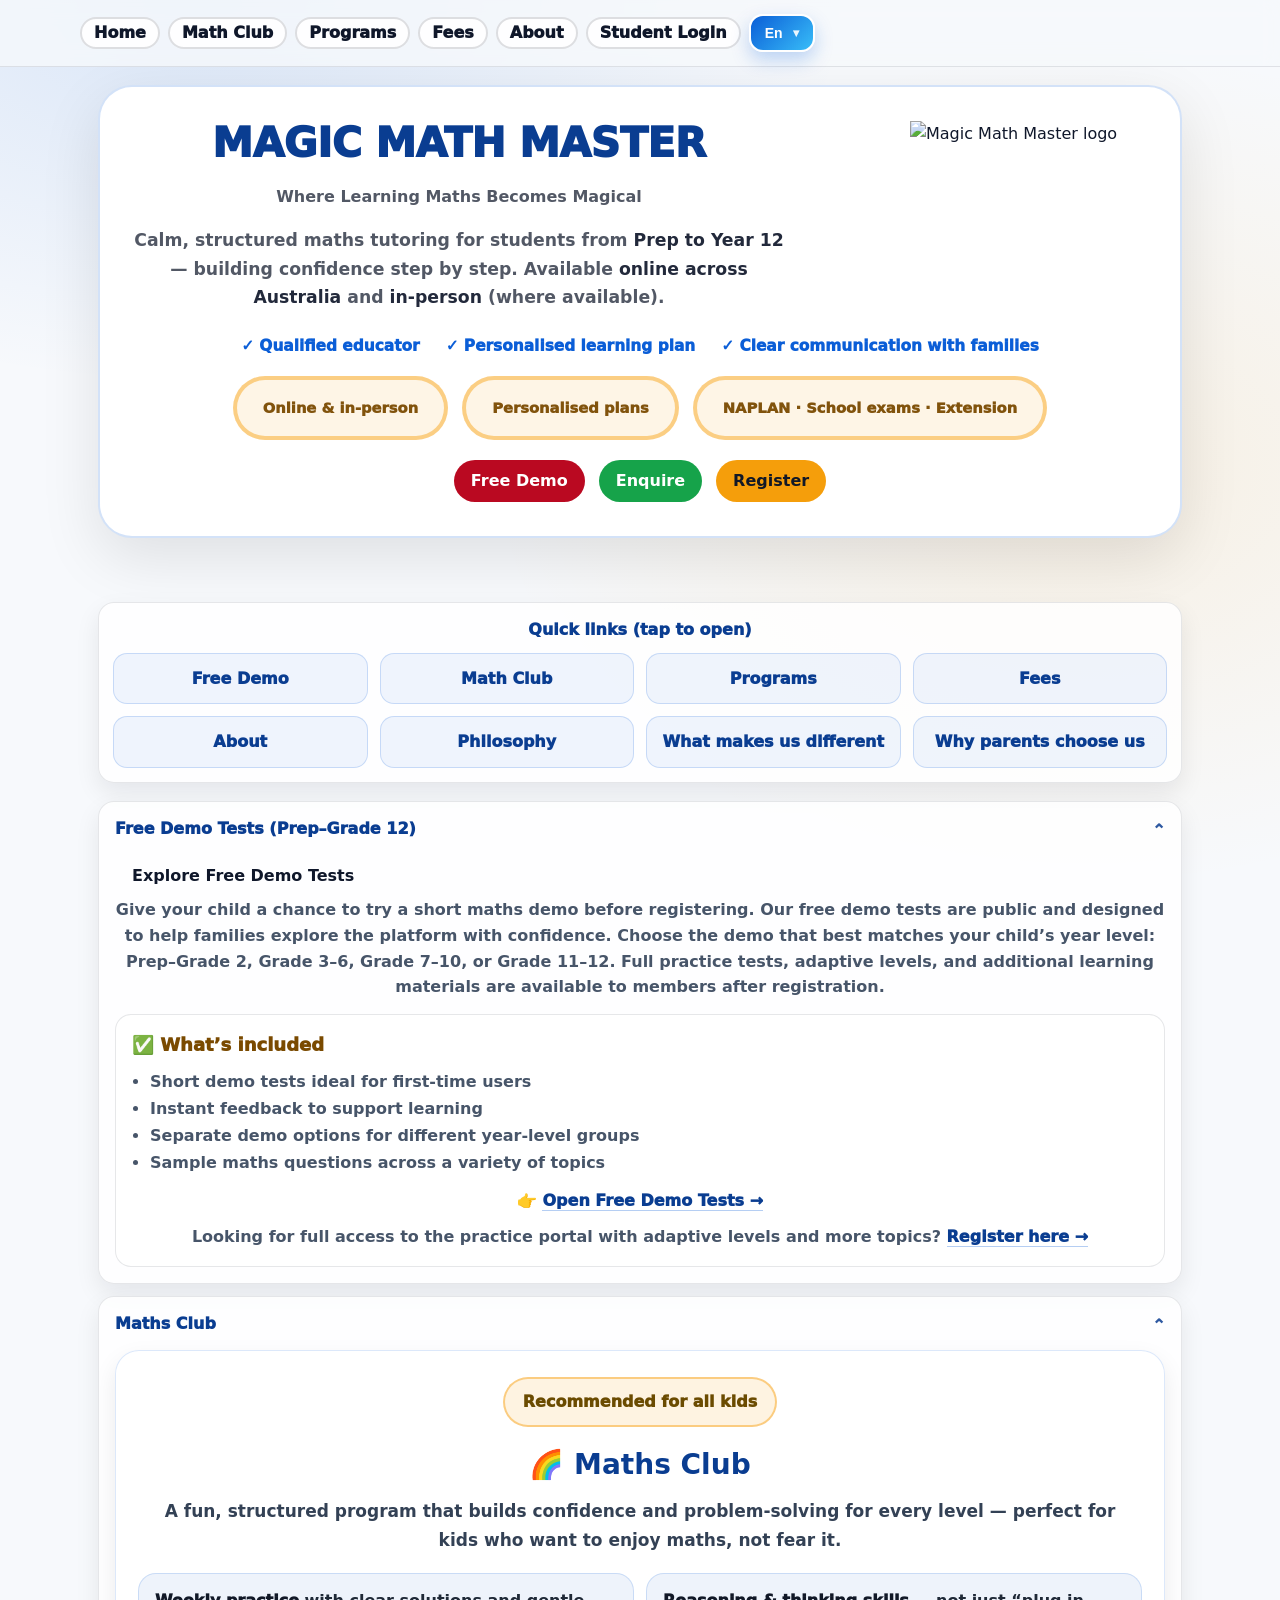
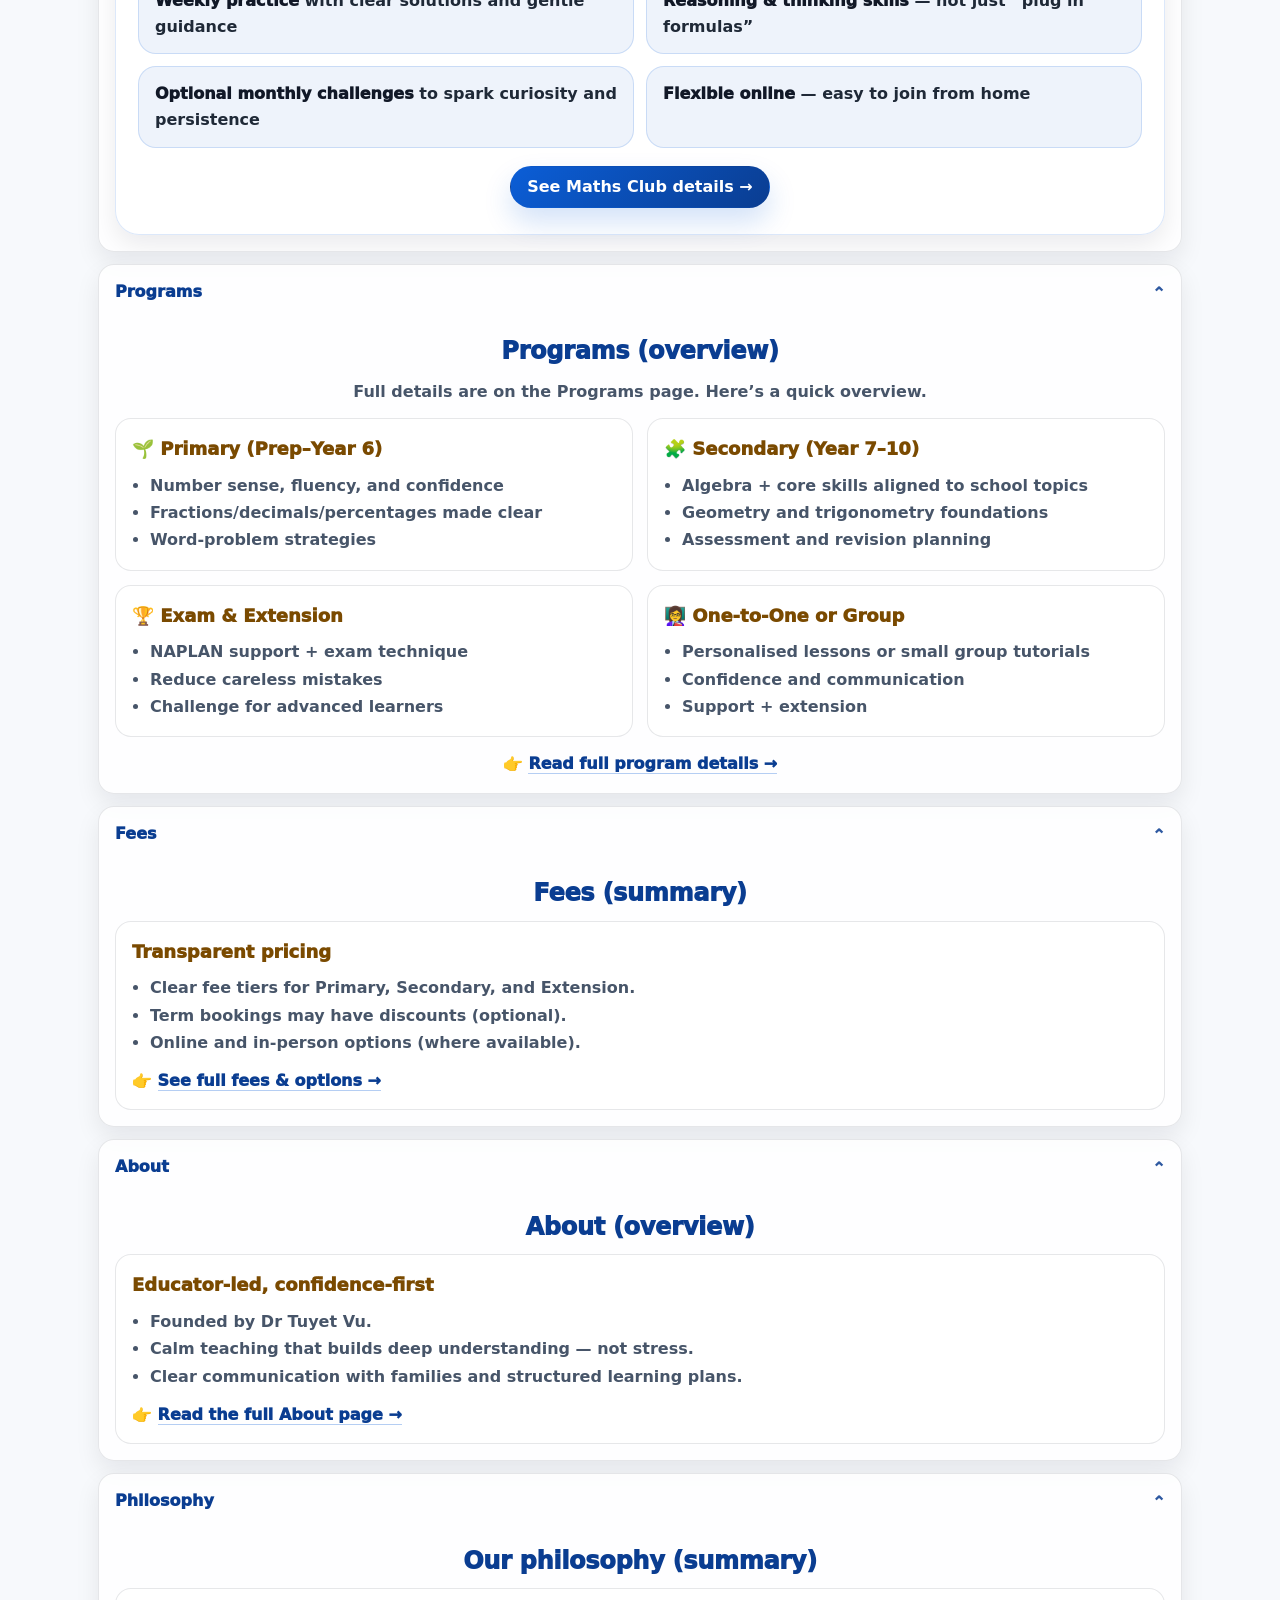
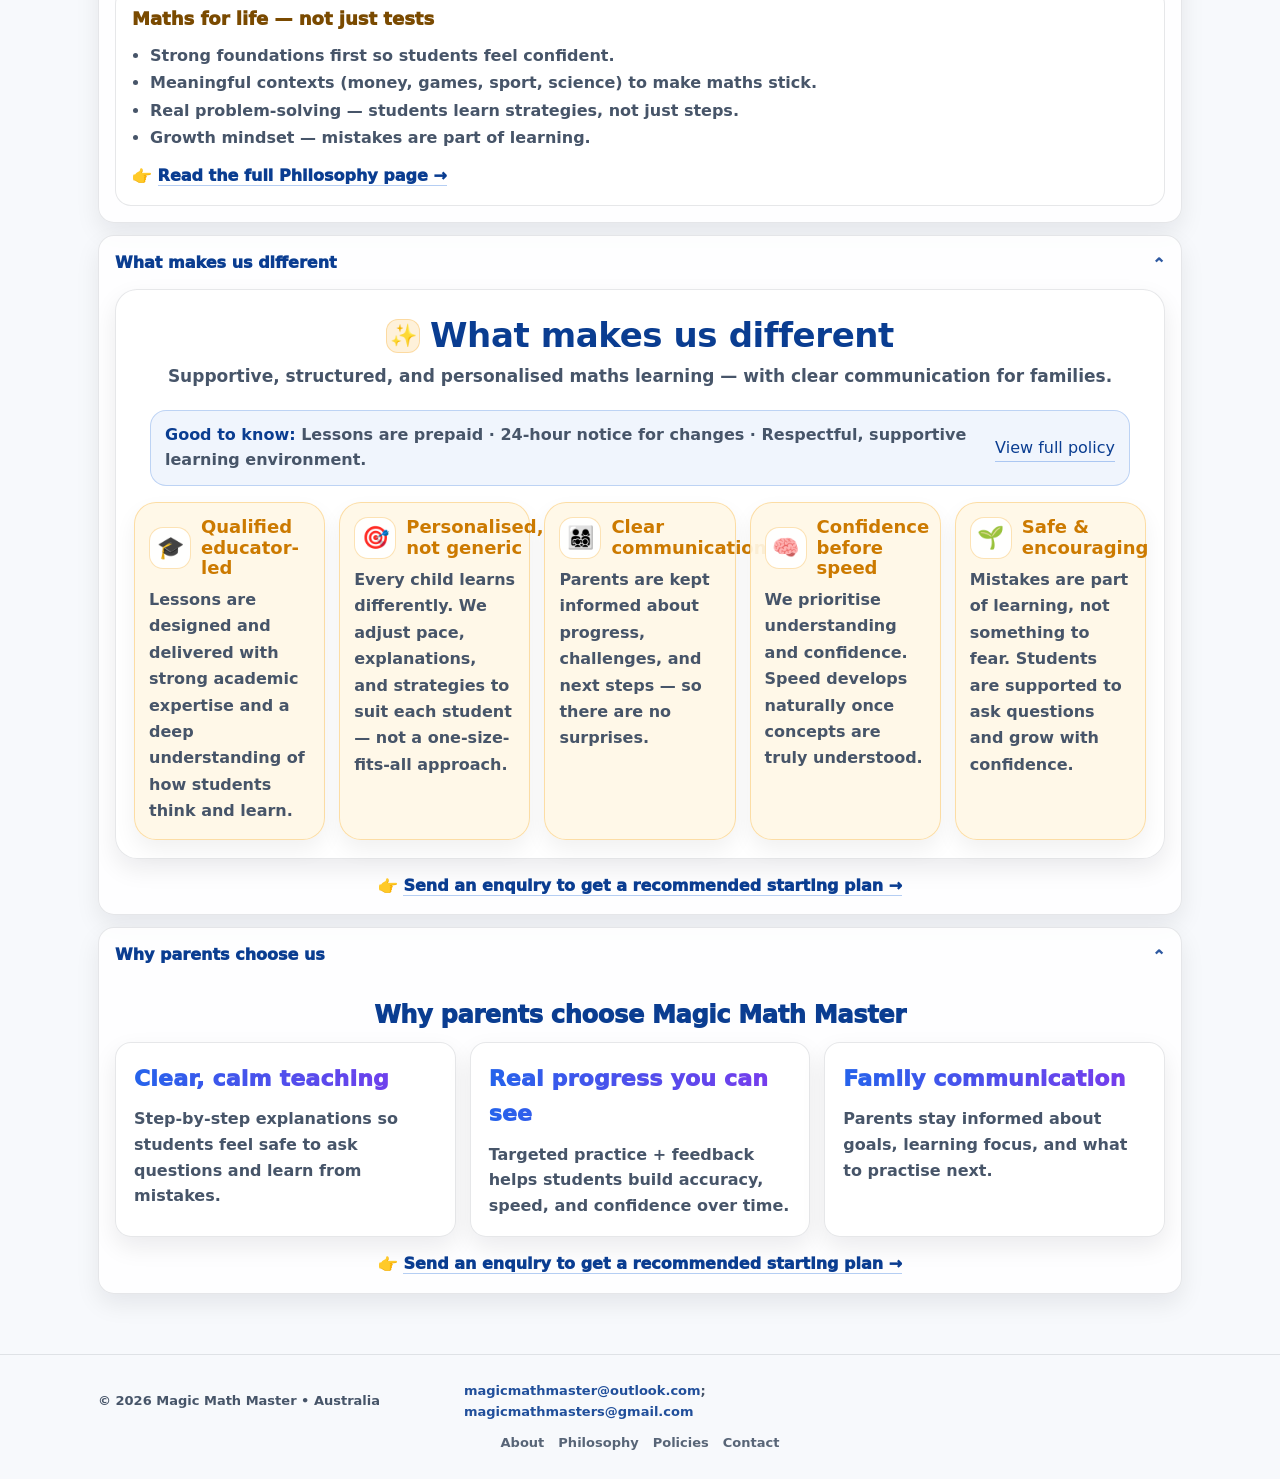
==== commit 6fab183d: "Add files via upload" ====
--- a/index.html
+++ b/index.html
@@ -14,7 +14,8 @@
   <meta property="og:url" content="https://www.magicmathmaster.com.au/">
 
   <link rel="stylesheet" href="style.css">
-  <link rel="icon" type="image/png" sizes="32x32" href="/favicon.png">
+  <link rel="icon" type="image/png" sizes="512x512" href="/favicon.png">
+<link rel="shortcut icon" href="/favicon.ico">
 
   <style>
     .brand-title span{ display:none !important; }
--- a/style.css
+++ b/style.css
@@ -779,6 +779,26 @@
   box-shadow: 0 10px 18px rgba(2, 6, 23, .12);
 }
 
+/* ============ CONTENT HELPERS (NEW: shared for about.html etc.) ============ */
+.clean-list{
+  margin: 0;
+  padding-left: 20px;
+  line-height: 1.8;
+  font-weight: 650;
+  color: var(--muted);
+}
+.clean-list li{ margin: 8px 0; }
+
+.note{
+  background:#e7f4ff;
+  border-left:6px solid #42a5f5;
+  border-radius:14px;
+  padding:14px 16px;
+  font-weight: 750;
+  line-height: 1.7;
+  color: #0f172a;
+}
+
 /* ============ FORMS ============ */
 .form{
   display:grid;
@@ -828,27 +848,100 @@
   font-weight: 700;
   font-size: 13px;
 }
-.footer-inner{
-  display:flex;
-  justify-content:space-between;
-  gap: 12px;
-  flex-wrap: wrap;
-}
+
 .footer a{
   color: var(--brand2);
-  text-decoration:none;
+  text-decoration: none;
   font-weight: 900;
-}
-.footer a:hover{
+  opacity: .9;
+}
+.footer a:hover{ text-decoration: underline; opacity: 1; }
+
+/* ✅ 3 equal columns so the right side never gets “squeezed” */
+.footer-inner{
+  display: grid;
+  grid-template-columns: 1fr 1fr 1fr;
+  align-items: center;
+  gap: 14px;
+}
+
+.footer-left{ justify-self: start; }
+
+/* Center links truly centered */
+.footer-center{
+  justify-self: center;
+  display: flex;
+  gap: 18px;
+  flex-wrap: wrap;
+  justify-content: center;
+  text-align: center;
+}
+
+/* ✅ Emails pinned to the right edge and stacked */
+.footer-right{
+  justify-self: end;
+  display: flex;
+  flex-direction: column;
+  align-items: flex-end;
+  gap: 10px;
+  text-align: right;
+  white-space: nowrap; /* prevents ugly wraps */
+}
+
+/* Active link styling (works with your script.js adding aria-current + .active) */
+.footer a.active,
+.footer a[aria-current="page"]{
   text-decoration: underline;
-}
-
-.sep{
-  height: 1px;
-  background: var(--line);
-  margin: 18px 0;
-}
-
+  text-decoration-thickness: 2px;
+  opacity: 1;
+}
+
+/* Responsive: stack cleanly */
+@media (max-width: 820px){
+  .footer-inner{
+    grid-template-columns: 1fr;
+    text-align: center;
+  }
+  .footer-left,
+  .footer-center,
+  .footer-right{
+    justify-self: center;
+  }
+  .footer-right{
+    align-items: center;
+    text-align: center;
+    white-space: normal;
+  }
+}
+
+/* Current page styling */
+.footer a.active,
+.footer a[aria-current="page"]{
+  text-decoration: underline;
+  text-decoration-thickness: 2px;
+  opacity: 1;
+}
+
+/* Responsive: stack cleanly */
+@media (max-width: 820px){
+  .footer-inner{
+    grid-template-columns: 1fr;
+    text-align: center;
+  }
+  .footer-left,
+  .footer-center,
+  .footer-right{
+    justify-self: center;
+  }
+  .footer-center{
+    justify-content: center;
+  }
+  .footer-right{
+    justify-content: center;
+    text-align: center;
+    gap: 14px;
+  }
+}
 /* ============ QUICK LINKS (panel) ============ */
 .quicklinks{
   background: rgba(255,255,255,.82);
@@ -1241,4 +1334,112 @@
   .club-summary-desc{
     font-size: 16px;
   }
+}
+
+/* =========================================================
+   GLOBAL MOBILE OVERFLOW FIX (put at END of style.css)
+   Stops cards/sections from being wider than the screen
+   ========================================================= */
+
+/* 1) Prevent any accidental horizontal overflow */
+html, body {
+  max-width: 100%;
+  overflow-x: hidden;
+}
+
+/* 2) Let grid/flex children shrink (CRITICAL fix) */
+.grid > *,
+.form > *,
+.footer-inner > *,
+.hero-actions > *,
+.nav > * {
+  min-width: 0;
+}
+
+/* 3) Long text must wrap instead of pushing layout */
+.section-sub,
+.card,
+.card p,
+.card h3,
+.hero-desc,
+.hero-title {
+  overflow-wrap: anywhere;
+  word-break: break-word;
+}
+
+/* 4) Buttons: allow wrapping on small screens to avoid overflow */
+@media (max-width: 600px) {
+  .btn {
+    white-space: normal;   /* overrides nowrap */
+    max-width: 100%;
+    text-align: center;
+  }
+
+  /* Where buttons are in rows, allow wrapping safely */
+  .hero-actions,
+  .hero-snap-cta,
+  .footer-inner,
+  .quick-jump {
+    flex-wrap: wrap;
+    max-width: 100%;
+  }
+}
+
+/* 5) Generic table safety: tables should scroll inside a wrapper */
+.table-wrap,
+.table-responsive {
+  width: 100%;
+  max-width: 100%;
+  overflow-x: auto;
+  -webkit-overflow-scrolling: touch;
+}
+
+/* If any table exists without a wrapper, at least don’t let it break the page */
+table {
+  max-width: 100%;
+}
+/* ===== Emoji fix for gradient headings ===== */
+.emoji{
+  color: initial !important;
+  background: none !important;
+  -webkit-background-clip: initial !important;
+  background-clip: initial !important;
+  -webkit-text-fill-color: initial !important;
+  font-family: "Apple Color Emoji","Segoe UI Emoji","Noto Color Emoji",sans-serif;
+  margin-right: 6px;
+}
+/* ===== Nice Thank-you Modal (Club Register) ===== */
+#clubThankYouModal{
+  position: fixed;
+  inset: 0;
+  display: none;
+  align-items: center;
+  justify-content: center;
+  background: rgba(0,0,0,.45);
+  z-index: 9999;
+  padding: 18px;
+}
+
+#clubThankYouModal .modal-card{
+  background: #fff;
+  border-radius: 18px;
+  padding: 22px;
+  width: min(440px, 100%);
+  text-align: center;
+  box-shadow: 0 18px 40px rgba(0,0,0,.22);
+  border: 1px solid rgba(0,0,0,.08);
+}
+
+#clubThankYouModal .modal-title{
+  margin: 0 0 10px;
+  font-size: 22px;
+  font-weight: 1000;
+  color: var(--accent); /* blue */
+}
+
+#clubThankYouModal .modal-text{
+  margin: 0 0 14px;
+  color: var(--muted);
+  font-weight: 650;
+  line-height: 1.6;
 }
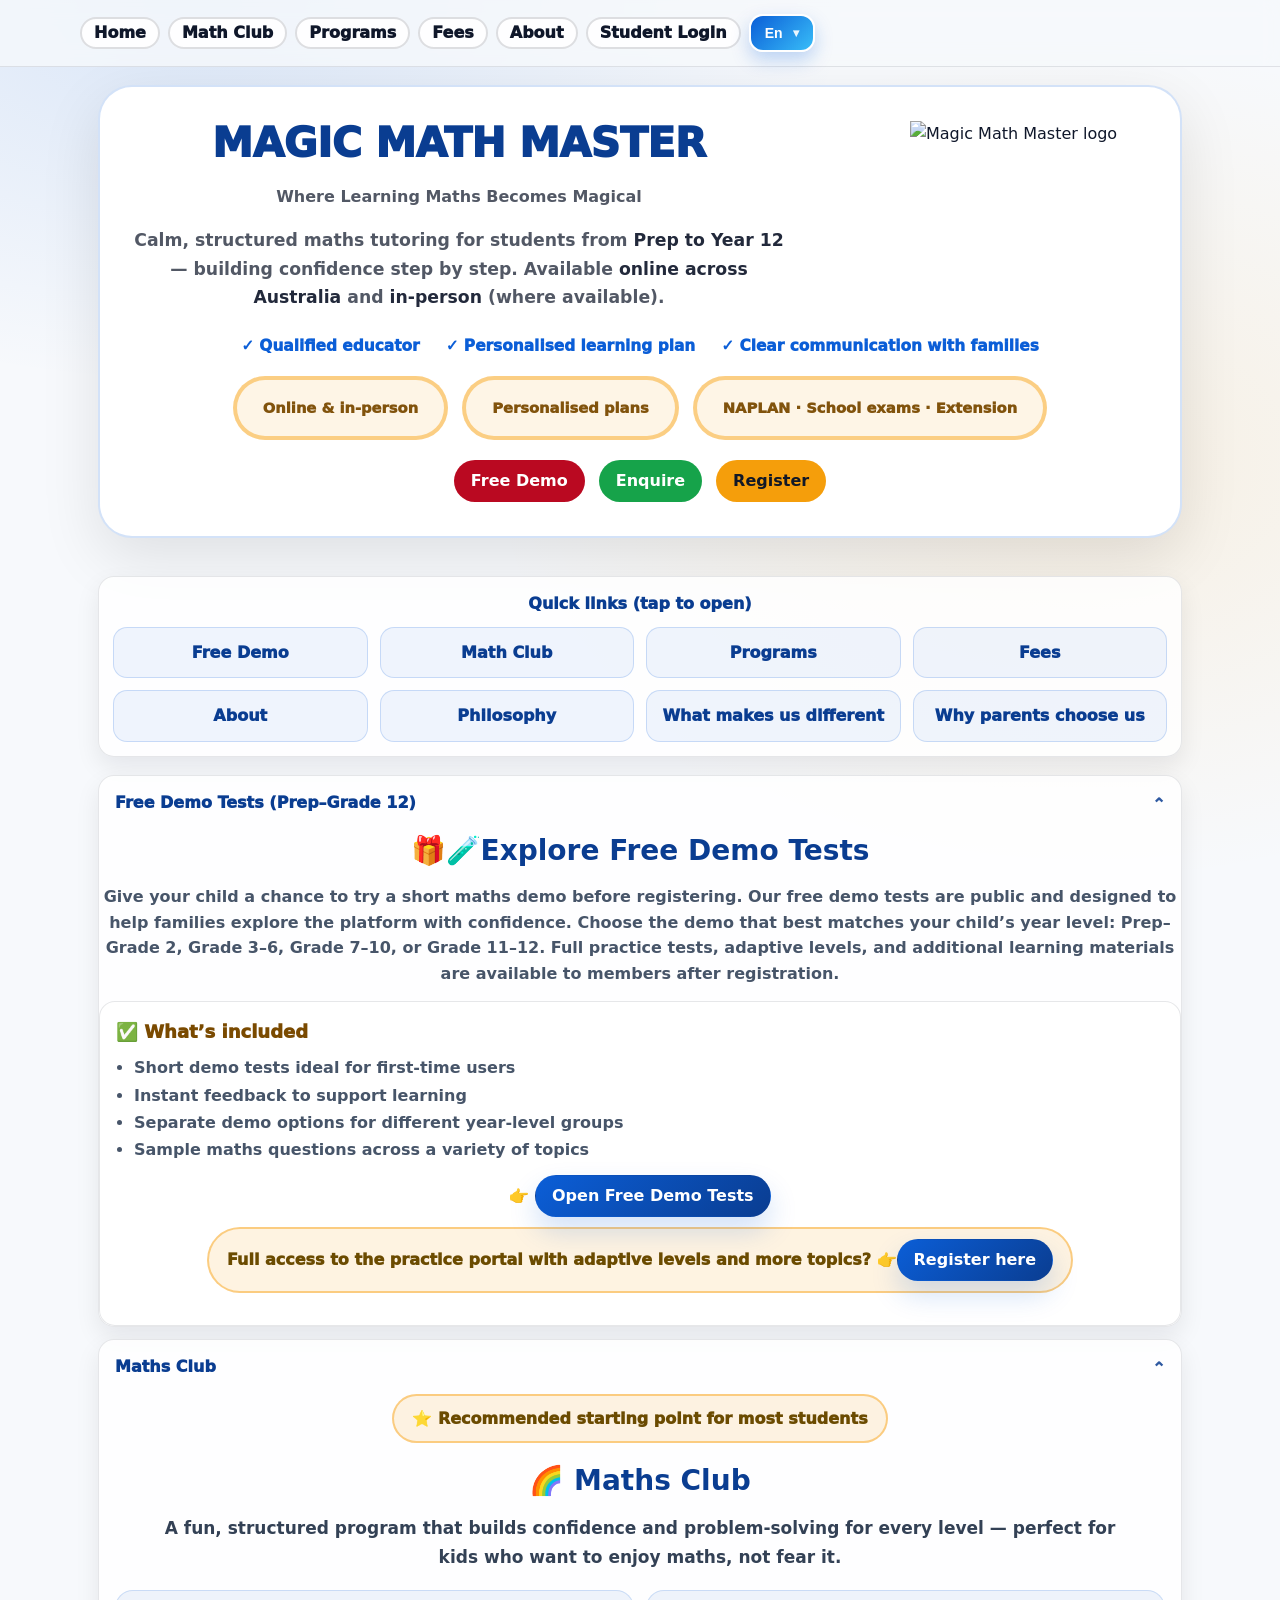
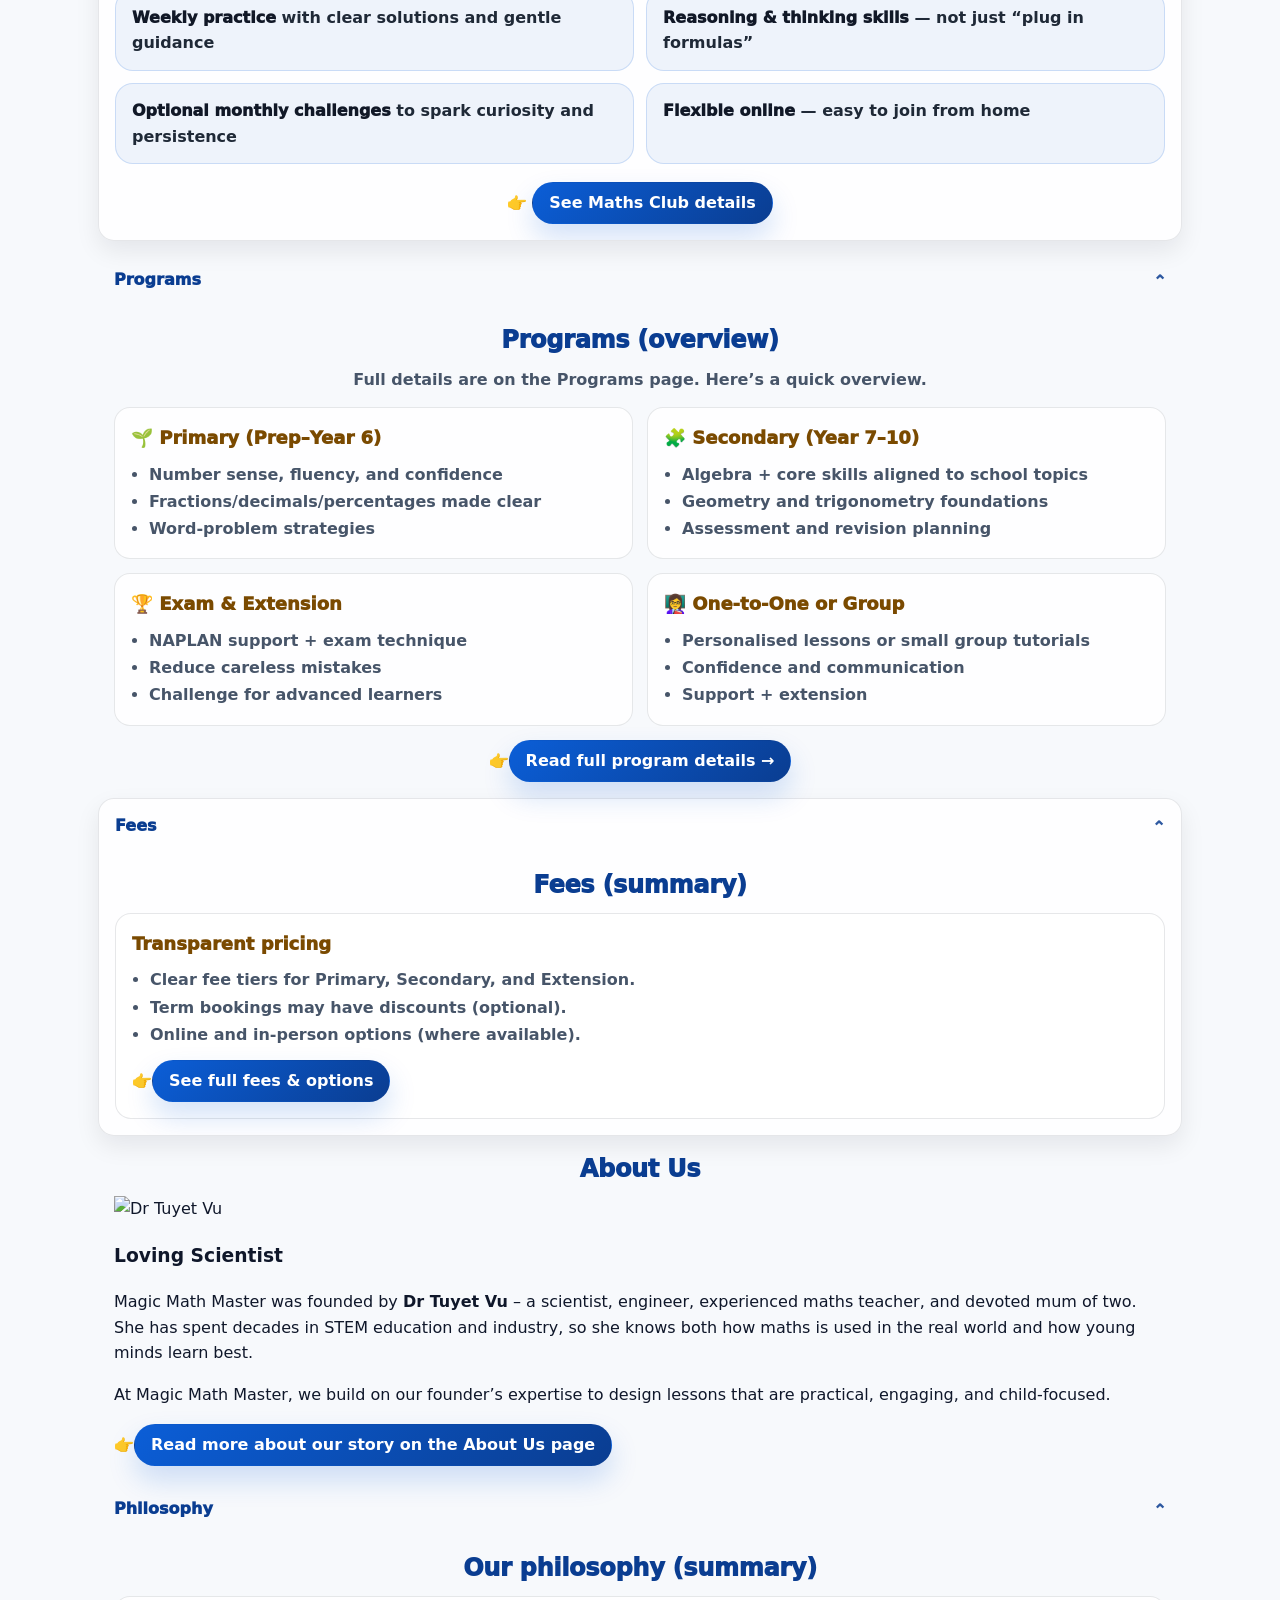
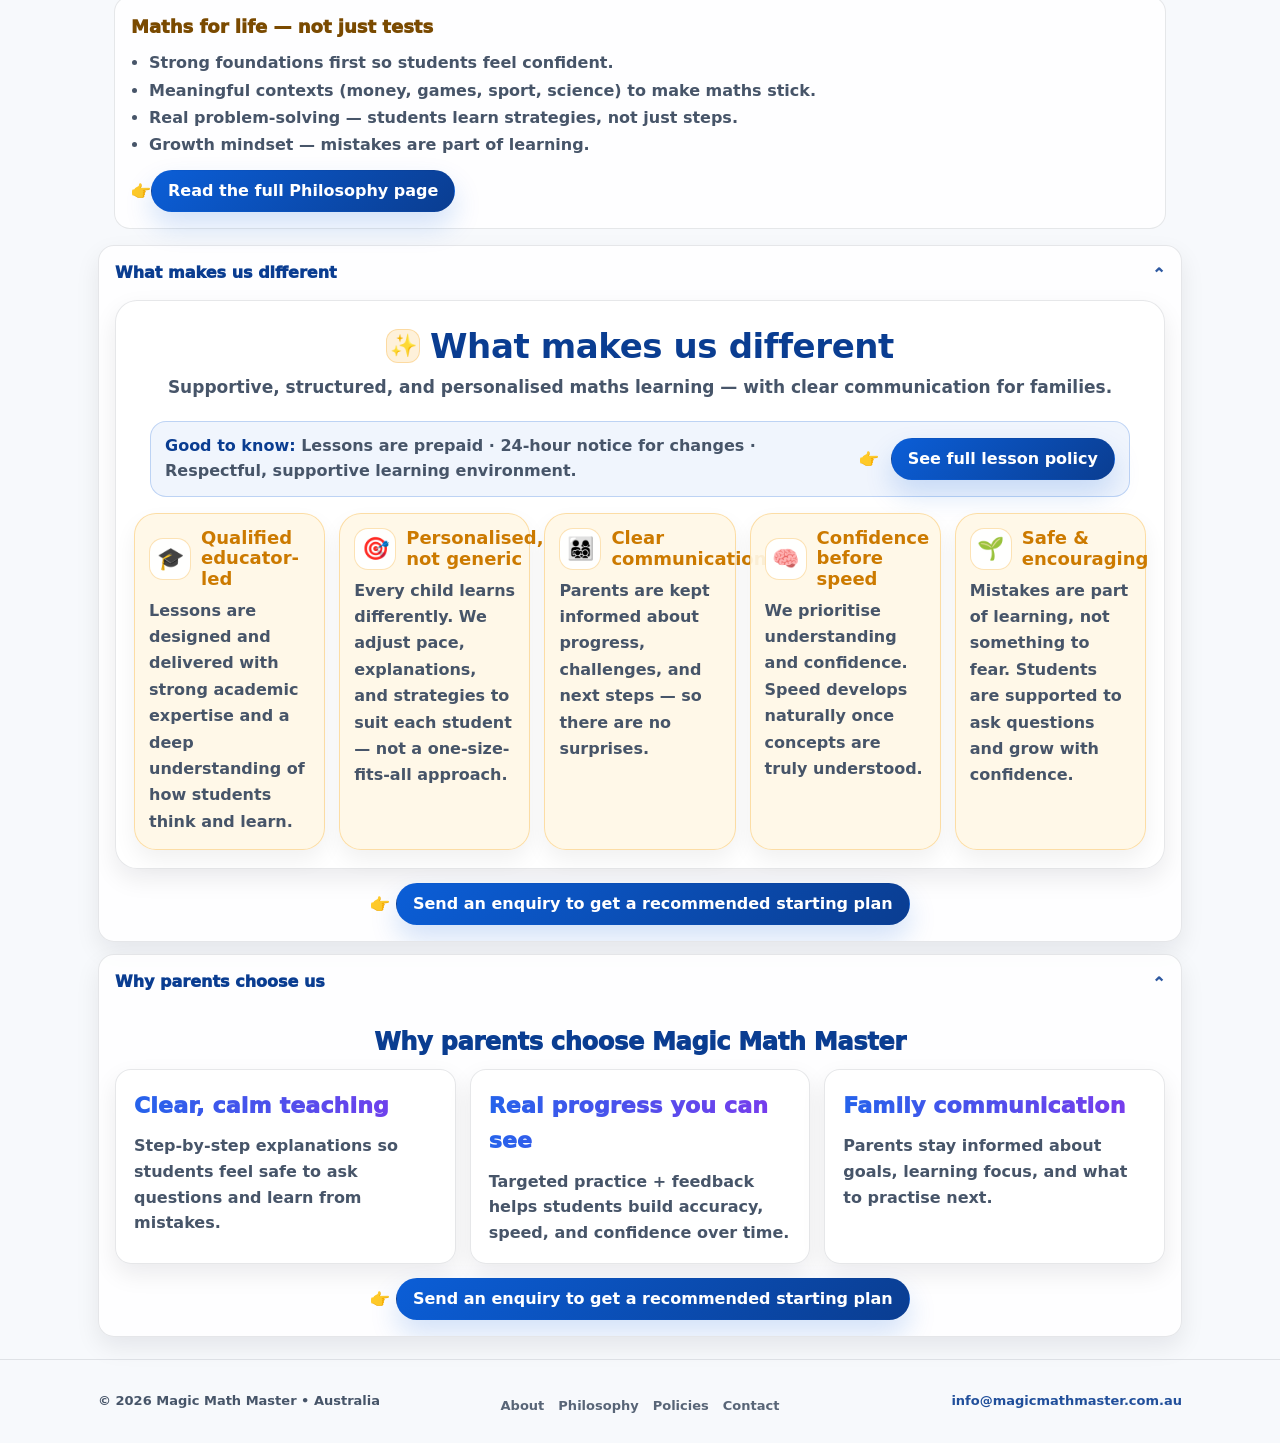
==== commit 21905e23: "Add files via upload" ====
--- a/index.html
+++ b/index.html
@@ -446,7 +446,7 @@
   <main>
     <div class="container"><div class="sep"></div></div>
 
-    <section class="section">
+    <ssection class="section">
       <div class="container">
 
         <div class="quicklinks">
@@ -465,10 +465,14 @@
 
         <details class="acc" id="sec_freedemo" open>
           <summary class="acc-sum">Free Demo Tests (Prep–Grade 12) <span class="caret">⌄</span></summary>
-          <div class="acc-body">
-            <a class="btn" href="demo/index.html" target="_blank" rel="noopener">
+          <div class="club-highlight"><!--</div>"acc-body">-->
+            <!--<a class="btn" href="demo/index.html" target="_blank" rel="noopener">
               Explore Free Demo Tests
-            </a>
+            </a>-->
+            
+            <h2 class="club-summary-title" href="demo/index.html" target="_blank" rel="noopener">
+              🎁🧪Explore Free Demo Tests</h2>
+           
 
             <p class="sub-center">
               Give your child a chance to try a short maths demo before registering.
@@ -487,12 +491,14 @@
               </ul>
 
               <p style="margin:12px 0 0; font-weight:1000; text-align:center;">
-                👉 <a class="link-strong" href="demo/">Open Free Demo Tests →</a>
+                👉 <a class="btn btn-primary" href="demo/">Open Free Demo Tests</a>
               </p>
 
               <p style="margin:10px 0 0; color: var(--muted); font-weight: 700; text-align:center;">
-                Looking for full access to the practice portal with adaptive levels and more topics?
-                <a class="link-strong" href="register.html">Register here →</a>
+                <div class="club-badge">
+                Full access to the practice portal with adaptive levels and more topics?
+                👉<a class="btn btn-primary" href="register.html">Register here </a>
+                </div>
               </p>
             </div>
           </div>
@@ -501,9 +507,8 @@
         <details class="acc" id="sec_mathclub" open>
           <summary class="acc-sum">Maths Club <span class="caret">⌄</span></summary>
           <div class="acc-body">
-            <div class="club-summary-wrap">
-              <div class="club-badge">Recommended for all kids</div>
-
+            <div class="club-highlight">
+              <div class="club-badge">⭐ Recommended starting point for most students</div>
               <h2 class="club-summary-title">🌈 Maths Club</h2>
 
               <p class="club-summary-desc">
@@ -527,13 +532,13 @@
               </div>
 
               <p class="club-summary-cta">
-                <a class="btn btn-primary" href="mathclub.html">See Maths Club details →</a>
+                👉 <a class="btn btn-primary" href="mathclub.html">See Maths Club details</a>
               </p>
             </div>
           </div>
         </details>
 
-        <details class="acc" id="sec_programs" open>
+        <details class="programs-wrap" id="sec_programs" open>
           <summary class="acc-sum">Programs <span class="caret">⌄</span></summary>
           <div class="acc-body">
             <div class="h2-center">Programs (overview)</div>
@@ -578,7 +583,7 @@
             </div>
 
             <p style="text-align:center; margin:14px 0 0; font-weight:1000;">
-              👉 <a class="link-strong" href="programs.html">Read full program details →</a>
+              👉<a class="btn btn-primary" href="programs.html">Read full program details →</a>
             </p>
           </div>
         </details>
@@ -595,31 +600,45 @@
                 <li>Online and in-person options (where available).</li>
               </ul>
               <p style="margin:12px 0 0; font-weight:1000;">
-                👉 <a class="link-strong" href="pricing.html">See full fees &amp; options →</a>
+                👉<a class="btn btn-primary" href="pricing.html">See full fees &amp; options </a>
               </p>
+             
             </div>
           </div>
         </details>
 
-        <details class="acc" id="sec_about" open>
-          <summary class="acc-sum">About <span class="caret">⌄</span></summary>
-          <div class="acc-body">
-            <div class="h2-center">About (overview)</div>
-            <div class="mini-card">
-              <h3>Educator-led, confidence-first</h3>
-              <ul>
-                <li>Founded by <b>Dr Tuyet Vu</b>.</li>
-                <li>Calm teaching that builds deep understanding — not stress.</li>
-                <li>Clear communication with families and structured learning plans.</li>
-              </ul>
-              <p style="margin:12px 0 0; font-weight:1000;">
-                👉 <a class="link-strong" href="about.html">Read the full About page →</a>
-              </p>
-            </div>
-          </div>
-        </details>
-
-        <details class="acc" id="sec_philosophy" open>
+       <div class="acc-body">
+  <div class="h2-center">About Us</div>
+
+  <div class="about-card">
+    
+    <!-- LEFT: IMAGE -->
+    <img src="assets/founder.jpg" alt="Dr Tuyet Vu" class="about-img">
+
+    <!-- RIGHT: TEXT -->
+    <div>
+      <h3 class="about-title">Loving Scientist</h3>
+
+      <p class="about-text">
+        Magic Math Master was founded by <b>Dr Tuyet Vu</b> – a scientist, engineer,
+        experienced maths teacher, and devoted mum of two.
+        She has spent decades in STEM education and industry, so she knows both how maths
+        is used in the real world and how young minds learn best.
+      </p>
+
+      <p class="about-text">
+        At Magic Math Master, we build on our founder’s expertise to design lessons
+        that are practical, engaging, and child-focused.
+      </p>
+
+      👉<a class="btn btn-primary" href="about.html">
+        Read more about our story on the About Us page
+      </a>
+    </div>
+
+  </div>
+</div>
+        <details class="philosophy-wrap" id="sec_philosophy" open>
           <summary class="acc-sum">Philosophy <span class="caret">⌄</span></summary>
           <div class="acc-body">
             <div class="h2-center">Our philosophy (summary)</div>
@@ -632,7 +651,7 @@
                 <li><b>Growth mindset</b> — mistakes are part of learning.</li>
               </ul>
               <p style="margin:12px 0 0; font-weight:1000;">
-                👉 <a class="link-strong" href="philosophy.html">Read the full Philosophy page →</a>
+                👉<a class="btn btn-primary" href="philosophy.html">Read the full Philosophy page </a>
               </p>
             </div>
           </div>
@@ -653,7 +672,7 @@
                   <strong>Good to know:</strong>
                   Lessons are prepaid · 24-hour notice for changes · Respectful, supportive learning environment.
                 </div>
-                <a class="note-link" href="policies.html">View full policy</a>
+                👉<a class="btn btn-primary" href="policies.html">See full lesson policy</a>
               </div>
 
               <div class="diff-grid">
@@ -700,7 +719,7 @@
             </div>
 
             <p style="text-align:center; margin:14px 0 0; font-weight:1000;">
-              👉 <a class="link-strong" href="enquiry.html">Send an enquiry to get a recommended starting plan →</a>
+              👉 <a class="btn btn-primary" href="enquiry.html">Send an enquiry to get a recommended starting plan</a>
             </p>
 
           </div>
@@ -727,7 +746,7 @@
             </div>
 
             <p style="text-align:center; margin:14px 0 0; font-weight:1000;">
-              👉 <a class="link-strong" href="enquiry.html">Send an enquiry to get a recommended starting plan →</a>
+              👉 <a class="btn btn-primary" href="enquiry.html">Send an enquiry to get a recommended starting plan</a>
             </p>
           </div>
         </details>
@@ -739,19 +758,19 @@
   <footer class="footer">
     <div class="container">
       <div class="footer-inner">
-        <div>© <span id="year"></span> Magic Math Master • Australia</div>
-        <div>
-          <a href="mailto:magicmathmaster@outlook.com">magicmathmaster@outlook.com</a>;
-          <a href="mailto:magicmathmasters@gmail.com">magicmathmasters@gmail.com</a>
+        <div class="footer-left">© <span id="year"></span> Magic Math Master • Australia</div>
+        <div class="footer-links" aria-label="Footer links">
+          <a href="about.html">About</a>
+          <a href="philosophy.html">Philosophy</a>
+          <a href="policies.html">Policies</a>
+          <a href="contact.html">Contact</a>
+        </div>
+        <div class="footer-right">
+          <a href="mailto:info@magicmathmaster.com.au">info@magicmathmaster.com.au</a>
         </div>
       </div>
 
-      <div class="footer-links" aria-label="Footer links">
-        <a href="about.html">About</a>
-        <a href="philosophy.html">Philosophy</a>
-        <a href="policies.html">Policies</a>
-        <a href="contact.html">Contact</a>
-      </div>
+
     </div>
   </footer>
 
